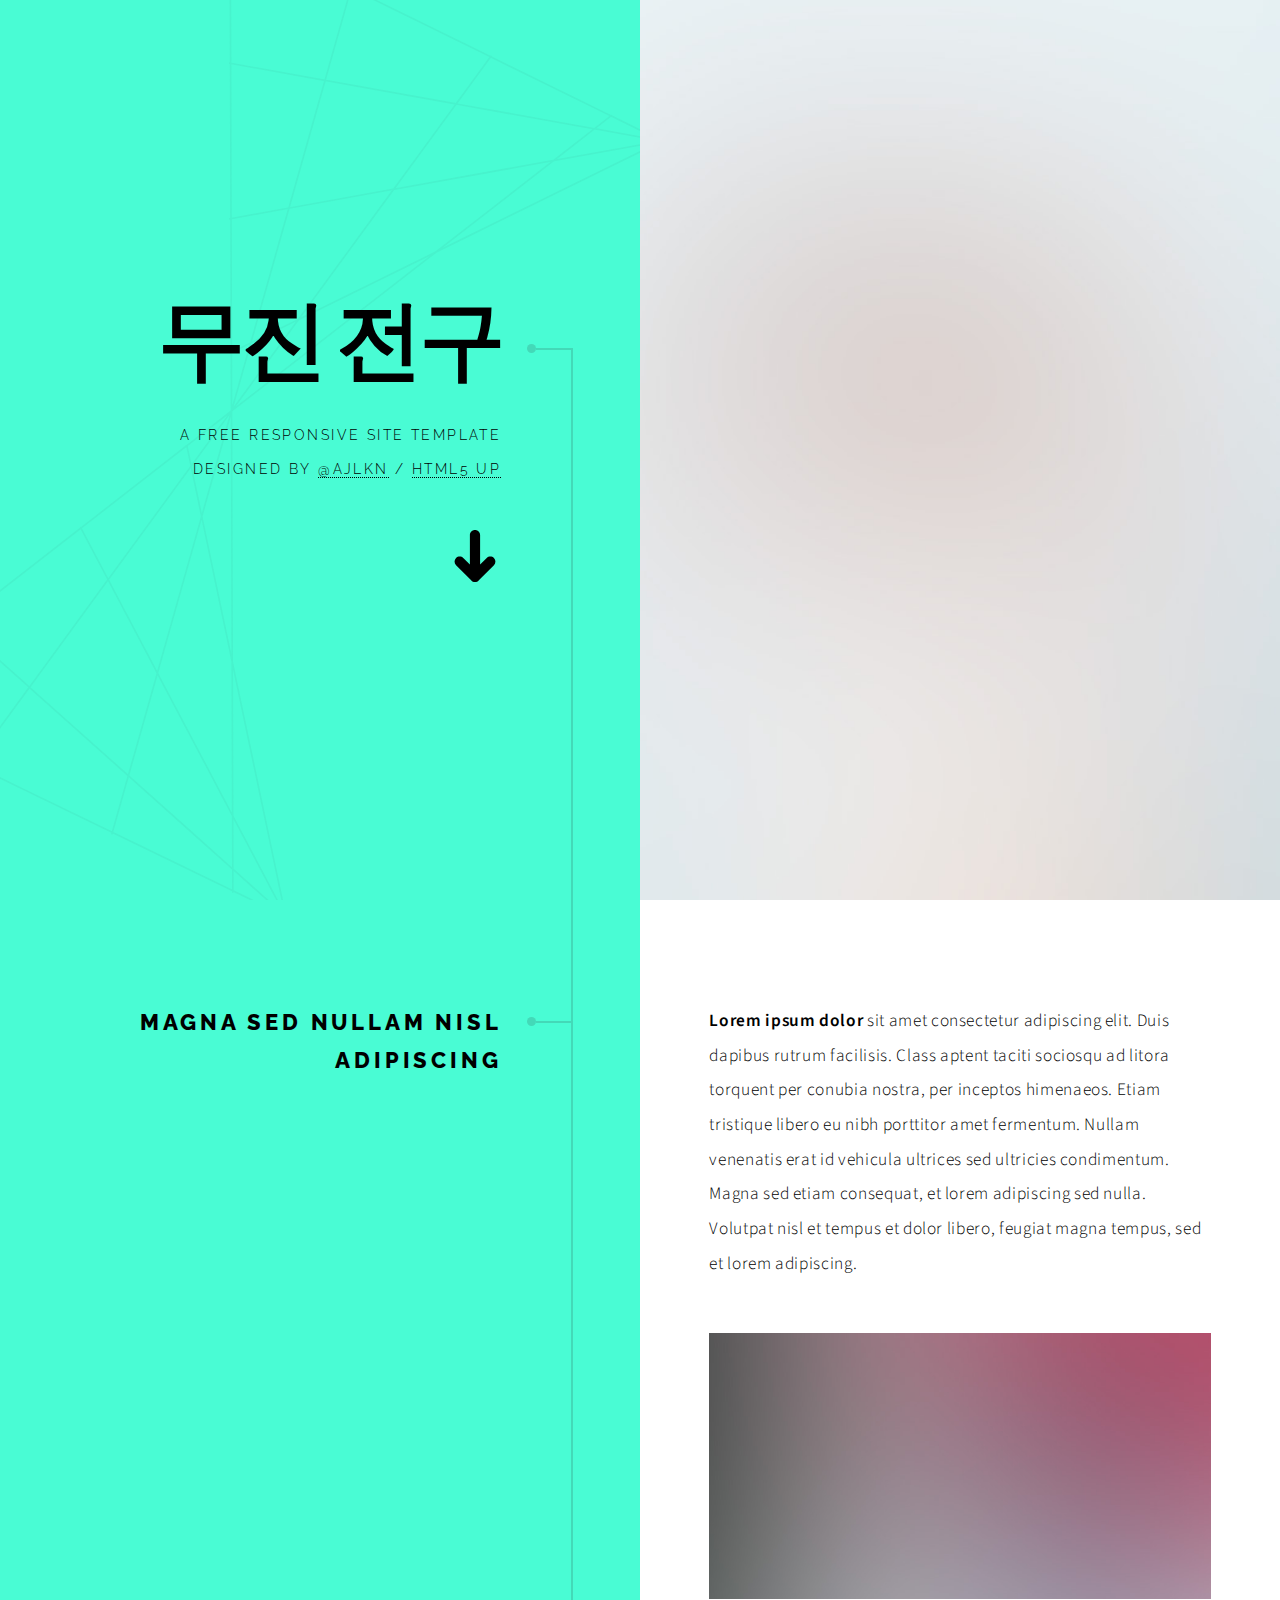
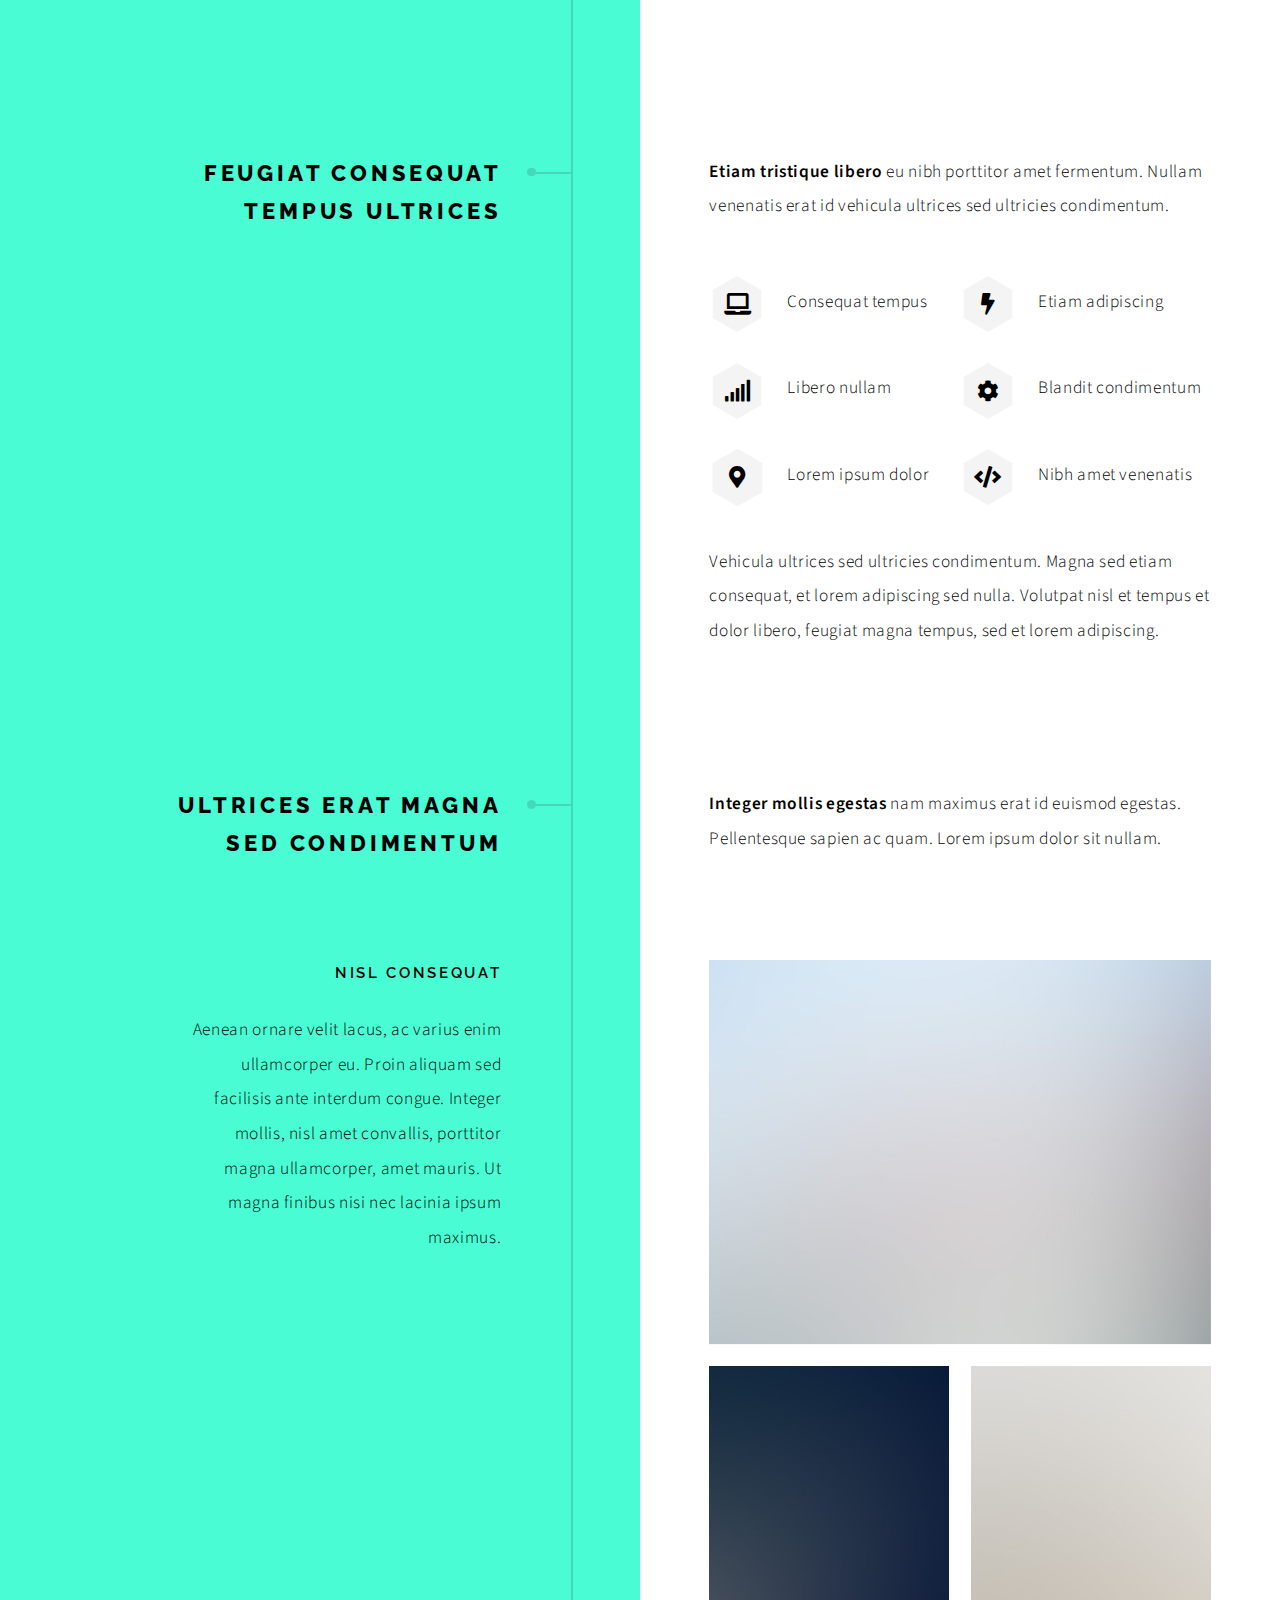
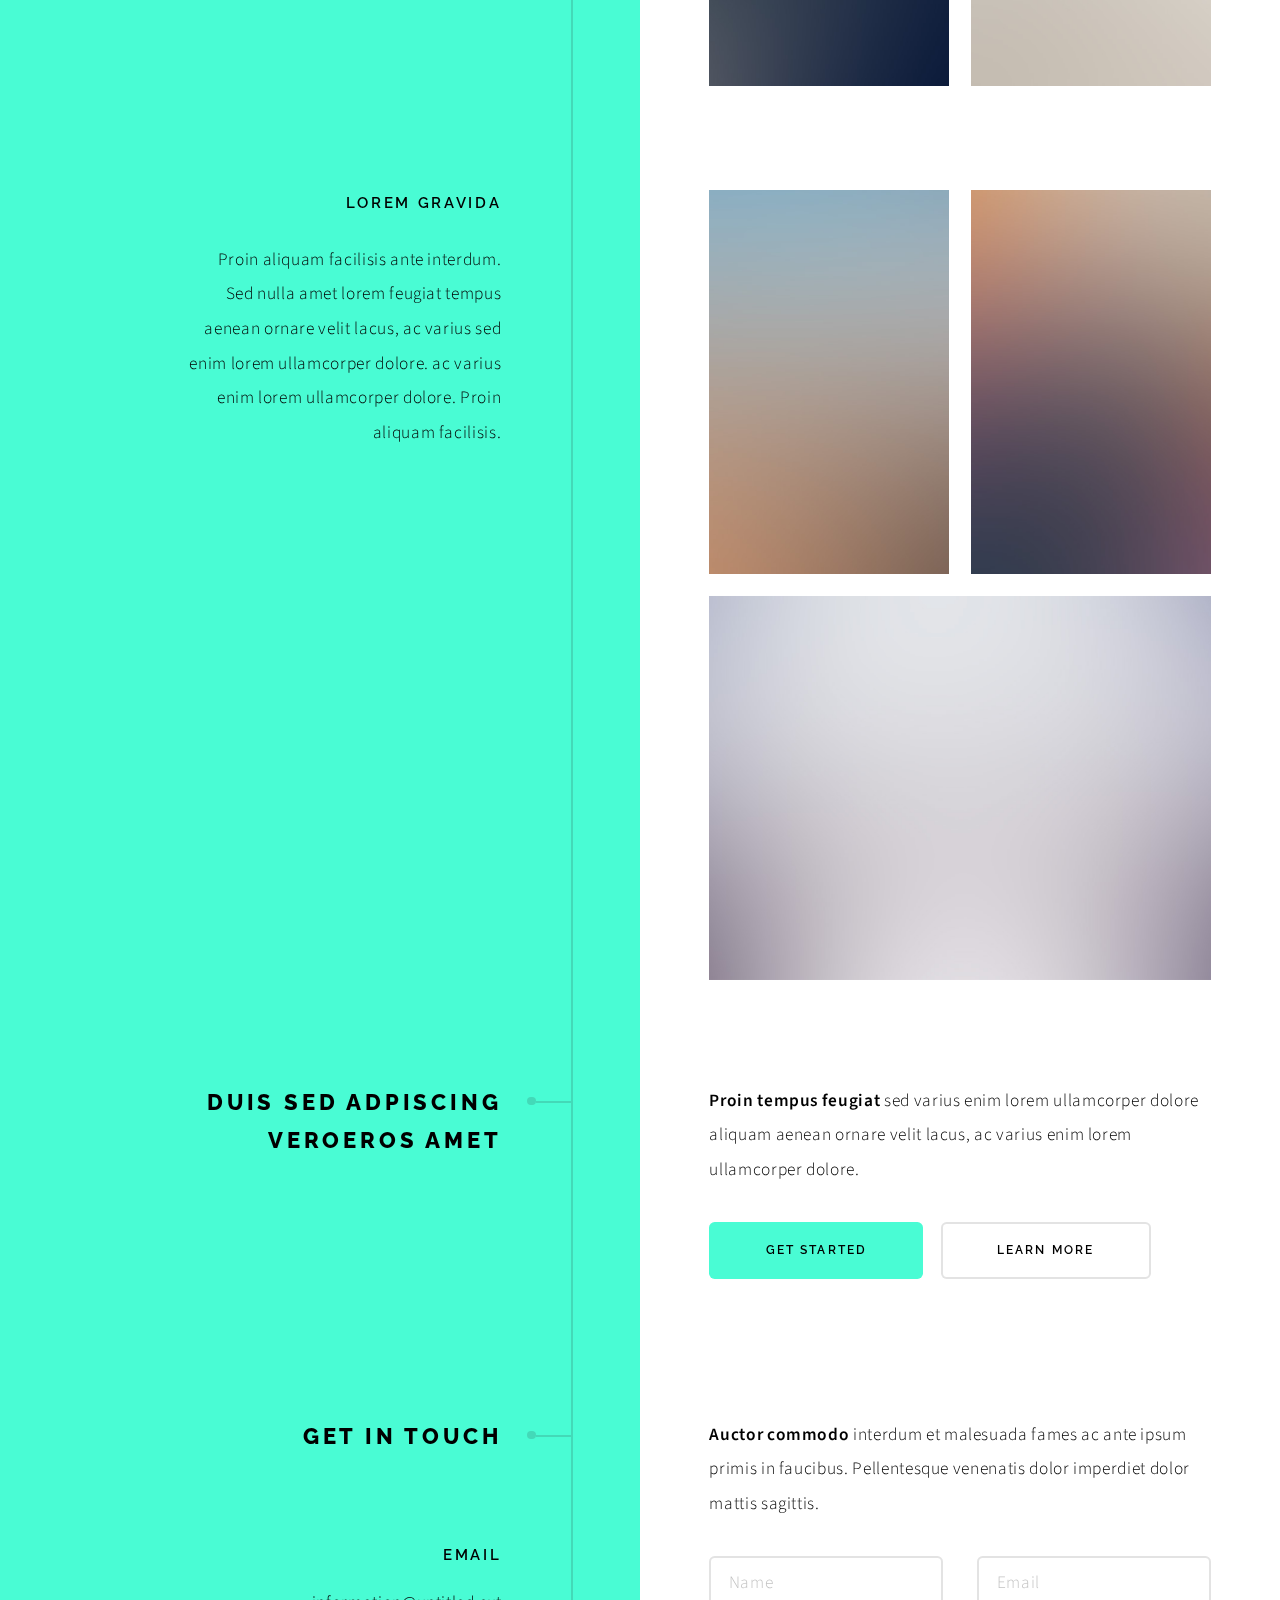
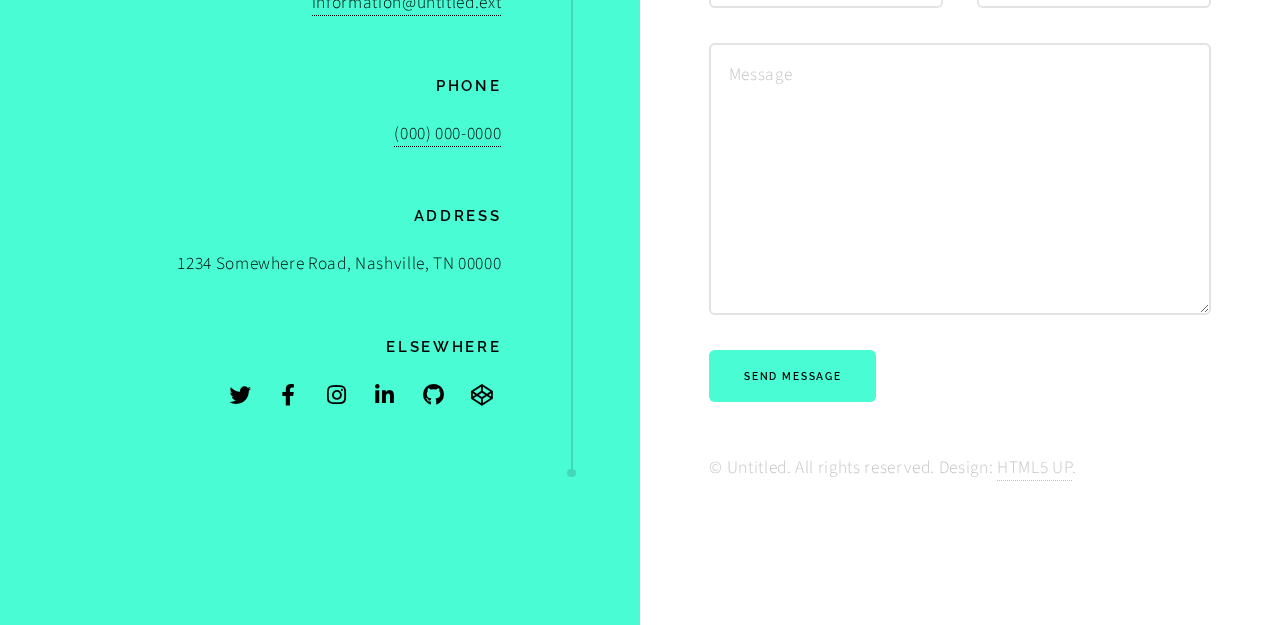
==== index.html @ 3ef73198 "add ad3" ====
<!DOCTYPE html>
<!--
	Paradigm Shift by HTML5 UP
	html5up.net | @ajlkn
	Free for personal and commercial use under the CCA 3.0 license (html5up.net/license)
-->
<html>
  <head>
    <title>Paradigm Shift by HTML5 UP</title>
    <meta charset="utf-8" />
    <meta
      name="viewport"
      content="width=device-width, initial-scale=1, user-scalable=no"
    />
    <meta name="description" content="" />
    <meta name="keywords" content="" />
    <link rel="stylesheet" href="assets/css/main.css" />
  </head>
  <body class="is-preload">
    <!-- Wrapper -->
    <div id="wrapper">
      <!-- Intro -->
      <section class="intro">
        <header>
          <h1>무진 전구</h1>
          <p>
            A free responsive site template designed by
            <a href="https://twitter.com/ajlkn">@ajlkn</a> /
            <a href="https://html5up.net">HTML5 UP</a>
          </p>
          <ul class="actions">
            <li>
              <a href="#first" class="arrow scrolly"
                ><span class="label">Next</span></a
              >
            </li>
          </ul>
        </header>
        <div class="content">
          <span class="image fill" data-position="center"
            ><img src="images/pic01.jpg" alt=""
          /></span>
        </div>
      </section>

      <!-- Section -->
      <section id="first">
        <header>
          <h2>Magna sed nullam nisl adipiscing</h2>
        </header>
        <div class="content">
          <p>
            <strong>Lorem ipsum dolor</strong> sit amet consectetur adipiscing
            elit. Duis dapibus rutrum facilisis. Class aptent taciti sociosqu ad
            litora torquent per conubia nostra, per inceptos himenaeos. Etiam
            tristique libero eu nibh porttitor amet fermentum. Nullam venenatis
            erat id vehicula ultrices sed ultricies condimentum. Magna sed etiam
            consequat, et lorem adipiscing sed nulla. Volutpat nisl et tempus et
            dolor libero, feugiat magna tempus, sed et lorem adipiscing.
          </p>
          <span class="image main"><img src="images/pic02.jpg" alt="" /></span>
        </div>
      </section>

      <!-- Section -->
      <section>
        <header>
          <h2>Feugiat consequat tempus ultrices</h2>
        </header>
        <div class="content">
          <p>
            <strong>Etiam tristique libero</strong> eu nibh porttitor amet
            fermentum. Nullam venenatis erat id vehicula ultrices sed ultricies
            condimentum.
          </p>
          <ul class="feature-icons">
            <li class="icon solid fa-laptop">Consequat tempus</li>
            <li class="icon solid fa-bolt">Etiam adipiscing</li>
            <li class="icon solid fa-signal">Libero nullam</li>
            <li class="icon solid fa-cog">Blandit condimentum</li>
            <li class="icon solid fa-map-marker-alt">Lorem ipsum dolor</li>
            <li class="icon solid fa-code">Nibh amet venenatis</li>
          </ul>
          <p>
            Vehicula ultrices sed ultricies condimentum. Magna sed etiam
            consequat, et lorem adipiscing sed nulla. Volutpat nisl et tempus et
            dolor libero, feugiat magna tempus, sed et lorem adipiscing.
          </p>
        </div>
      </section>

      <!-- Section -->
      <section>
        <header>
          <h2>Ultrices erat magna sed condimentum</h2>
        </header>
        <div class="content">
          <p>
            <strong>Integer mollis egestas</strong> nam maximus erat id euismod
            egestas. Pellentesque sapien ac quam. Lorem ipsum dolor sit nullam.
          </p>

          <!-- Section -->
          <section>
            <header>
              <h3>Nisl consequat</h3>
              <p>
                Aenean ornare velit lacus, ac varius enim ullamcorper eu. Proin
                aliquam sed facilisis ante interdum congue. Integer mollis, nisl
                amet convallis, porttitor magna ullamcorper, amet mauris. Ut
                magna finibus nisi nec lacinia ipsum maximus.
              </p>
            </header>
            <div class="content">
              <div class="gallery">
                <a href="images/gallery/fulls/05.jpg" class="landscape"
                  ><img src="images/gallery/thumbs/05.jpg" alt=""
                /></a>
                <a href="images/gallery/fulls/06.jpg"
                  ><img src="images/gallery/thumbs/06.jpg" alt=""
                /></a>
                <a href="images/gallery/fulls/07.jpg"
                  ><img src="images/gallery/thumbs/07.jpg" alt=""
                /></a>
              </div>
            </div>
          </section>

          <!-- Section -->
          <section>
            <header>
              <h3>Lorem gravida</h3>
              <p>
                Proin aliquam facilisis ante interdum. Sed nulla amet lorem
                feugiat tempus aenean ornare velit lacus, ac varius sed enim
                lorem ullamcorper dolore. ac varius enim lorem ullamcorper
                dolore. Proin aliquam facilisis.
              </p>
            </header>
            <div class="content">
              <div class="gallery">
                <a href="images/gallery/fulls/08.jpg" class="portrait"
                  ><img src="images/gallery/thumbs/08.jpg" alt=""
                /></a>
                <a href="images/gallery/fulls/09.jpg" class="portrait"
                  ><img src="images/gallery/thumbs/09.jpg" alt=""
                /></a>
                <a href="images/gallery/fulls/10.jpg" class="landscape"
                  ><img src="images/gallery/thumbs/10.jpg" alt=""
                /></a>
              </div>
            </div>
          </section>
        </div>
      </section>

      <!-- Section -->
      <section>
        <header>
          <h2>Duis sed adpiscing veroeros amet</h2>
        </header>
        <div class="content">
          <p>
            <strong>Proin tempus feugiat</strong> sed varius enim lorem
            ullamcorper dolore aliquam aenean ornare velit lacus, ac varius enim
            lorem ullamcorper dolore.
          </p>
          <ul class="actions">
            <li><a href="#" class="button primary large">Get Started</a></li>
            <li><a href="#" class="button large">Learn More</a></li>
          </ul>
        </div>
      </section>

      <!-- Elements -->
      <!--
					<section>
						<header>
							<h2>Elements</h2>
						</header>
						<div class="content">

							<section>
								<header>
									<h3>Text</h3>
								</header>
								<div class="content">
									<p>This is <b>bold</b> and this is <strong>strong</strong>. This is <i>italic</i> and this is <em>emphasized</em>.
									This is <sup>superscript</sup> text and this is <sub>subscript</sub> text.
									This is <u>underlined</u> and this is code: <code>for (;;) { ... }</code>. Finally, <a href="#">this is a link</a>.</p>
									<hr />
									<h2>Heading Level 2</h2>
									<h3>Heading Level 3</h3>
									<h4>Heading Level 4</h4>
									<h5>Heading Level 5</h5>
									<hr />
									<h5>Blockquote</h5>
									<blockquote>Fringilla nisl. Donec accumsan interdum nisi, quis tincidunt felis sagittis eget tempus euismod. Vestibulum ante ipsum primis in faucibus vestibulum. Blandit adipiscing eu felis iaculis volutpat ac adipiscing accumsan faucibus. Vestibulum ante ipsum primis in faucibus lorem ipsum dolor sit amet nullam adipiscing eu felis.</blockquote>
									<h5>Preformatted</h5>
									<pre><code>i = 0;

while (!deck.isInOrder()) {
  print 'Iteration ' + i;
  deck.shuffle();
  i++;
}

print 'Sorted in ' + i + ' iterations.';</code></pre>
								</div>
							</section>

							<section>
								<header>
									<h3>Lists</h3>
								</header>
								<div class="content">

									<h4>Unordered</h4>
									<ul>
										<li>Dolor pulvinar etiam.</li>
										<li>Sagittis adipiscing.</li>
										<li>Felis enim feugiat.</li>
									</ul>

									<h4>Alternate</h4>
									<ul class="alt">
										<li>Dolor pulvinar etiam.</li>
										<li>Sagittis adipiscing.</li>
										<li>Felis enim feugiat.</li>
									</ul>

									<h4>Ordered</h4>
									<ol>
										<li>Dolor pulvinar etiam.</li>
										<li>Etiam vel felis viverra.</li>
										<li>Felis enim feugiat.</li>
										<li>Dolor pulvinar etiam.</li>
										<li>Etiam vel felis lorem.</li>
										<li>Felis enim et feugiat.</li>
									</ol>
									<h4>Icons</h4>
									<ul class="icons">
										<li><a href="#" class="icon brands fa-twitter"><span class="label">Twitter</span></a></li>
										<li><a href="#" class="icon brands fa-facebook-f"><span class="label">Facebook</span></a></li>
										<li><a href="#" class="icon brands fa-instagram"><span class="label">Instagram</span></a></li>
										<li><a href="#" class="icon brands fa-github"><span class="label">Github</span></a></li>
									</ul>

									<h4>Actions</h4>
									<ul class="actions">
										<li><a href="#" class="button primary">Default</a></li>
										<li><a href="#" class="button">Default</a></li>
									</ul>
									<ul class="actions stacked">
										<li><a href="#" class="button primary">Default</a></li>
										<li><a href="#" class="button">Default</a></li>
									</ul>
								</div>
							</section>

							<section>
								<header>
									<h3>Table</h3>
								</header>
								<div class="content">
									<h4>Default</h4>
									<div class="table-wrapper">
										<table>
											<thead>
												<tr>
													<th>Name</th>
													<th>Description</th>
													<th>Price</th>
												</tr>
											</thead>
											<tbody>
												<tr>
													<td>Item One</td>
													<td>Ante turpis integer aliquet porttitor.</td>
													<td>29.99</td>
												</tr>
												<tr>
													<td>Item Two</td>
													<td>Vis ac commodo adipiscing arcu aliquet.</td>
													<td>19.99</td>
												</tr>
												<tr>
													<td>Item Three</td>
													<td> Morbi faucibus arcu accumsan lorem.</td>
													<td>29.99</td>
												</tr>
												<tr>
													<td>Item Four</td>
													<td>Vitae integer tempus condimentum.</td>
													<td>19.99</td>
												</tr>
												<tr>
													<td>Item Five</td>
													<td>Ante turpis integer aliquet porttitor.</td>
													<td>29.99</td>
												</tr>
											</tbody>
											<tfoot>
												<tr>
													<td colspan="2"></td>
													<td>100.00</td>
												</tr>
											</tfoot>
										</table>
									</div>

									<h4>Alternate</h4>
									<div class="table-wrapper">
										<table class="alt">
											<thead>
												<tr>
													<th>Name</th>
													<th>Description</th>
													<th>Price</th>
												</tr>
											</thead>
											<tbody>
												<tr>
													<td>Item One</td>
													<td>Ante turpis integer aliquet porttitor.</td>
													<td>29.99</td>
												</tr>
												<tr>
													<td>Item Two</td>
													<td>Vis ac commodo adipiscing arcu aliquet.</td>
													<td>19.99</td>
												</tr>
												<tr>
													<td>Item Three</td>
													<td> Morbi faucibus arcu accumsan lorem.</td>
													<td>29.99</td>
												</tr>
												<tr>
													<td>Item Four</td>
													<td>Vitae integer tempus condimentum.</td>
													<td>19.99</td>
												</tr>
												<tr>
													<td>Item Five</td>
													<td>Ante turpis integer aliquet porttitor.</td>
													<td>29.99</td>
												</tr>
											</tbody>
											<tfoot>
												<tr>
													<td colspan="2"></td>
													<td>100.00</td>
												</tr>
											</tfoot>
										</table>
									</div>
								</div>
							</section>

							<section>
								<header>
									<h3>Buttons</h3>
								</header>
								<div class="content">
									<ul class="actions">
										<li><a href="#" class="button primary">Primary</a></li>
										<li><a href="#" class="button">Default</a></li>
									</ul>
									<ul class="actions">
										<li><a href="#" class="button large">Large</a></li>
										<li><a href="#" class="button">Default</a></li>
										<li><a href="#" class="button small">Small</a></li>
									</ul>
									<ul class="actions">
										<li><a href="#" class="button primary icon solid fa-download">Icon</a></li>
										<li><a href="#" class="button icon solid fa-download">Icon</a></li>
									</ul>
									<ul class="actions">
										<li><span class="button primary disabled">Disabled</span></li>
										<li><span class="button disabled">Disabled</span></li>
									</ul>
								</div>
							</section>

							<section>
								<header>
									<h3>Form</h3>
								</header>
								<div class="content">
									<form method="post" action="#">
										<div class="fields">
											<div class="field half">
												<label for="demo-name">Name</label>
												<input type="text" name="demo-name" id="demo-name" value="" placeholder="Jane Doe" />
											</div>
											<div class="field half">
												<label for="demo-email">Email</label>
												<input type="email" name="demo-email" id="demo-email" value="" placeholder="jane@untitled.tld" />
											</div>
											<div class="field">
												<label for="demo-category">Category</label>
												<select name="demo-category" id="demo-category">
													<option value="">-</option>
													<option value="1">Manufacturing</option>
													<option value="1">Shipping</option>
													<option value="1">Administration</option>
													<option value="1">Human Resources</option>
												</select>
											</div>
											<div class="field half">
												<input type="radio" id="demo-priority-low" name="demo-priority" checked>
												<label for="demo-priority-low">Low</label>
											</div>
											<div class="field half">
												<input type="radio" id="demo-priority-high" name="demo-priority">
												<label for="demo-priority-high">High</label>
											</div>
											<div class="field half">
												<input type="checkbox" id="demo-copy" name="demo-copy">
												<label for="demo-copy">Email me a copy</label>
											</div>
											<div class="field half">
												<input type="checkbox" id="demo-human" name="demo-human" checked>
												<label for="demo-human">Not a robot</label>
											</div>
											<div class="field">
												<label for="demo-message">Message</label>
												<textarea name="demo-message" id="demo-message" placeholder="Enter your message" rows="6"></textarea>
											</div>
										</div>
										<ul class="actions">
											<li><input type="submit" value="Send Message" class="primary" /></li>
											<li><input type="reset" value="Reset" /></li>
										</ul>
									</form>
								</div>
							</section>

						</div>
					</section>
				-->

      <!-- Section -->
      <section>
        <header>
          <h2>Get in touch</h2>
        </header>
        <div class="content">
          <p>
            <strong>Auctor commodo</strong> interdum et malesuada fames ac ante
            ipsum primis in faucibus. Pellentesque venenatis dolor imperdiet
            dolor mattis sagittis.
          </p>
          <form>
            <div class="fields">
              <div class="field half">
                <input type="text" name="name" id="name" placeholder="Name" />
              </div>
              <div class="field half">
                <input
                  type="email"
                  name="email"
                  id="email"
                  placeholder="Email"
                />
              </div>
              <div class="field">
                <textarea
                  name="message"
                  id="message"
                  placeholder="Message"
                  rows="7"
                ></textarea>
              </div>
            </div>
            <ul class="actions">
              <li>
                <input
                  type="submit"
                  value="Send Message"
                  class="button primary"
                />
              </li>
            </ul>
          </form>
        </div>
        <footer>
          <ul class="items">
            <li>
              <h3>Email</h3>
              <a href="./ad2/index2.html">information@untitled.ext</a>
            </li>
            <li>
              <h3>Phone</h3>
              <a href="#">(000) 000-0000</a>
            </li>
            <li>
              <h3>Address</h3>
              <span>1234 Somewhere Road, Nashville, TN 00000</span>
            </li>
            <li>
              <h3>Elsewhere</h3>
              <ul class="icons">
                <li>
                  <a href="#" class="icon brands fa-twitter"
                    ><span class="label">Twitter</span></a
                  >
                </li>
                <li>
                  <a href="#" class="icon brands fa-facebook-f"
                    ><span class="label">Facebook</span></a
                  >
                </li>
                <li>
                  <a href="#" class="icon brands fa-instagram"
                    ><span class="label">Instagram</span></a
                  >
                </li>
                <li>
                  <a href="#" class="icon brands fa-linkedin-in"
                    ><span class="label">LinkedIn</span></a
                  >
                </li>
                <li>
                  <a href="#" class="icon brands fa-github"
                    ><span class="label">GitHub</span></a
                  >
                </li>
                <li>
                  <a href="#" class="icon brands fa-codepen"
                    ><span class="label">Codepen</span></a
                  >
                </li>
              </ul>
            </li>
          </ul>
        </footer>
      </section>

      <!-- Copyright -->
      <div class="copyright">
        &copy; Untitled. All rights reserved. Design:
        <a href="https://html5up.net">HTML5 UP</a>.
      </div>
    </div>

    <!-- Scripts -->
    <script src="assets/js/jquery.min.js"></script>
    <script src="assets/js/jquery.scrolly.min.js"></script>
    <script src="assets/js/browser.min.js"></script>
    <script src="assets/js/breakpoints.min.js"></script>
    <script src="assets/js/util.js"></script>
    <script src="assets/js/main.js"></script>
  </body>
</html>
---- assets/css/main.css ----
@import url(fontawesome-all.min.css);
@import url("https://fonts.googleapis.com/css?family=Source+Sans+Pro:300,600,700,300i,600i,700i|Raleway:600,800");

/*
	Paradigm Shift by HTML5 UP
	html5up.net | @ajlkn
	Free for personal and commercial use under the CCA 3.0 license (html5up.net/license)
*/

html, body, div, span, applet, object,
iframe, h1, h2, h3, h4, h5, h6, p, blockquote,
pre, a, abbr, acronym, address, big, cite,
code, del, dfn, em, img, ins, kbd, q, s, samp,
small, strike, strong, sub, sup, tt, var, b,
u, i, center, dl, dt, dd, ol, ul, li, fieldset,
form, label, legend, table, caption, tbody,
tfoot, thead, tr, th, td, article, aside,
canvas, details, embed, figure, figcaption,
footer, header, hgroup, menu, nav, output, ruby,
section, summary, time, mark, audio, video {
	margin: 0;
	padding: 0;
	border: 0;
	font-size: 100%;
	font: inherit;
	vertical-align: baseline;}

article, aside, details, figcaption, figure,
footer, header, hgroup, menu, nav, section {
	display: block;}

body {
	line-height: 1;
}

ol, ul {
	list-style: none;
}

blockquote, q {
	quotes: none;
}

	blockquote:before, blockquote:after, q:before, q:after {
		content: '';
		content: none;
	}

table {
	border-collapse: collapse;
	border-spacing: 0;
}

body {
	-webkit-text-size-adjust: none;
}

mark {
	background-color: transparent;
	color: inherit;
}

input::-moz-focus-inner {
	border: 0;
	padding: 0;
}

input, select, textarea {
	-moz-appearance: none;
	-webkit-appearance: none;
	-ms-appearance: none;
	appearance: none;
}

/* Basic */

	@-ms-viewport {
		width: device-width;
	}

	body {
		-ms-overflow-style: scrollbar;
	}

	@media screen and (max-width: 480px) {

		html, body {
			min-width: 320px;
		}

	}

	html {
		box-sizing: border-box;
	}

	*, *:before, *:after {
		box-sizing: inherit;
	}

	html {
		overflow-x: hidden;
	}

	body {
		background: #ffffff;
		overflow-x: hidden;
	}

		body.is-preload *, body.is-preload *:before, body.is-preload *:after {
			-moz-animation: none !important;
			-webkit-animation: none !important;
			-ms-animation: none !important;
			animation: none !important;
			-moz-transition: none !important;
			-webkit-transition: none !important;
			-ms-transition: none !important;
			transition: none !important;
		}

/* Typography */

	html {
		font-size: 18pt;
	}

		@media screen and (max-width: 1920px) {

			html {
				font-size: 13pt;
			}

		}

		@media screen and (max-width: 1152px) {

			html {
				font-size: 14pt;
			}

		}

		@media screen and (max-width: 736px) {

			html {
				font-size: 12pt;
			}

		}

		@media screen and (max-width: 480px) {

			html {
				font-size: 11pt;
			}

		}

	body {
		background-color: #ffffff;
		color: #000000;
	}

	body, input, select, textarea {
		color: #000000;
		font-family: "Source Sans Pro", Helvetica, sans-serif;
		font-size: 1rem;
		font-weight: 300;
		letter-spacing: 0.0375em;
		line-height: 2;
	}

	a {
		-moz-transition: border-bottom-color 0.25s ease-in-out;
		-webkit-transition: border-bottom-color 0.25s ease-in-out;
		-ms-transition: border-bottom-color 0.25s ease-in-out;
		transition: border-bottom-color 0.25s ease-in-out;
		text-decoration: none;
		color: #000000;
		border-bottom: dotted 1px;
	}

		a:hover {
			text-decoration: none;
			border-bottom-color: transparent;
		}

	strong, b {
		font-weight: 600;
		color: #000000;
	}

	em, i {
		font-style: italic;
	}

	p {
		margin: 0 0 2rem 0;
	}

	h1, h2, h3, h4, h5, h6 {
		color: #000000;
		font-family: "Raleway", Helvetica, sans-serif;
		font-weight: 600;
		letter-spacing: 0.175em;
		line-height: 1.75;
		margin: 0 0 1.5rem 0;
		text-transform: uppercase;
	}

		h1 a, h2 a, h3 a, h4 a, h5 a, h6 a {
			color: inherit;
			text-decoration: none;
		}

	h1 {
		font-family: "Source Sans Pro", Helvetica, sans-serif;
		font-size: 5rem;
		font-weight: 700;
		letter-spacing: -0.05em;
		line-height: 1.1;
		margin: 0 0 1.5rem 0;
		text-transform: none;
	}

	h2 {
		font-size: 1.25rem;
		font-weight: 800;
		margin: 0 0 2rem 0;
	}

	h3 {
		font-size: 0.875rem;
	}

	h4 {
		font-size: 0.875rem;
	}

	h5 {
		font-size: 0.75rem;
	}

	h6 {
		font-size: 0.625rem;
	}

	@media screen and (max-width: 736px) {

		h1 {
			font-size: 4.5rem;
			line-height: 1.1;
		}

		h2 {
			font-size: 1.25rem;
			line-height: 1.7;
		}

		h3 {
			font-size: 0.9rem;
		}

		h4 {
			font-size: 0.75rem;
		}

		h5 {
			font-size: 0.675rem;
		}

	}

	@media screen and (max-width: 360px) {

		h1 {
			font-size: 3.75rem;
		}

		h2 {
			font-size: 1.125rem;
		}

		h3 {
			font-size: 0.8rem;
		}

		h4 {
			font-size: 0.675rem;
		}

		h5 {
			font-size: 0.675rem;
		}

	}

	sub {
		font-size: 0.8rem;
		position: relative;
		top: 0.5rem;
	}

	sup {
		font-size: 0.8rem;
		position: relative;
		top: -0.5rem;
	}

	blockquote {
		border-left: solid 0.5rem rgba(144, 144, 144, 0.25);
		font-style: italic;
		margin: 0 0 2rem 0;
		padding: 1rem 0 1rem 2rem;
	}

	code {
		background: rgba(144, 144, 144, 0.1);
		border-radius: 0.325rem;
		font-family: "Courier New", monospace;
		font-size: 0.9rem;
		margin: 0 0.25rem;
		padding: 0.25rem 0.65rem;
	}

	pre {
		-webkit-overflow-scrolling: touch;
		font-family: "Courier New", monospace;
		font-size: 0.9rem;
		margin: 0 0 2rem 0;
		width: 100%;
	}

		pre code {
			display: block;
			line-height: 1.75;
			padding: 1rem 1.5rem;
			overflow-x: auto;
		}

	hr {
		border: 0;
		border-bottom: solid 2px rgba(144, 144, 144, 0.25);
		margin: 3rem 0;
	}

		hr.major {
			margin: 5rem 0;
		}

		@media screen and (max-width: 736px) {

			hr.major {
				margin: 3rem 0;
			}

		}

/* Row */

	.row {
		display: flex;
		flex-wrap: wrap;
		box-sizing: border-box;
		align-items: stretch;
	}

		.row > * {
			box-sizing: border-box;
		}

		.row.gtr-uniform > * > :last-child {
			margin-bottom: 0;
		}

		.row.aln-left {
			justify-content: flex-start;
		}

		.row.aln-center {
			justify-content: center;
		}

		.row.aln-right {
			justify-content: flex-end;
		}

		.row.aln-top {
			align-items: flex-start;
		}

		.row.aln-middle {
			align-items: center;
		}

		.row.aln-bottom {
			align-items: flex-end;
		}

		.row > .imp {
			order: -1;
		}

		.row > .col-1 {
			width: 8.33333%;
		}

		.row > .off-1 {
			margin-left: 8.33333%;
		}

		.row > .col-2 {
			width: 16.66667%;
		}

		.row > .off-2 {
			margin-left: 16.66667%;
		}

		.row > .col-3 {
			width: 25%;
		}

		.row > .off-3 {
			margin-left: 25%;
		}

		.row > .col-4 {
			width: 33.33333%;
		}

		.row > .off-4 {
			margin-left: 33.33333%;
		}

		.row > .col-5 {
			width: 41.66667%;
		}

		.row > .off-5 {
			margin-left: 41.66667%;
		}

		.row > .col-6 {
			width: 50%;
		}

		.row > .off-6 {
			margin-left: 50%;
		}

		.row > .col-7 {
			width: 58.33333%;
		}

		.row > .off-7 {
			margin-left: 58.33333%;
		}

		.row > .col-8 {
			width: 66.66667%;
		}

		.row > .off-8 {
			margin-left: 66.66667%;
		}

		.row > .col-9 {
			width: 75%;
		}

		.row > .off-9 {
			margin-left: 75%;
		}

		.row > .col-10 {
			width: 83.33333%;
		}

		.row > .off-10 {
			margin-left: 83.33333%;
		}

		.row > .col-11 {
			width: 91.66667%;
		}

		.row > .off-11 {
			margin-left: 91.66667%;
		}

		.row > .col-12 {
			width: 100%;
		}

		.row > .off-12 {
			margin-left: 100%;
		}

		.row.gtr-0 {
			margin-top: 0;
			margin-left: 0rem;
		}

			.row.gtr-0 > * {
				padding: 0 0 0 0rem;
			}

			.row.gtr-0.gtr-uniform {
				margin-top: 0rem;
			}

				.row.gtr-0.gtr-uniform > * {
					padding-top: 0rem;
				}

		.row.gtr-25 {
			margin-top: 0;
			margin-left: -0.5rem;
		}

			.row.gtr-25 > * {
				padding: 0 0 0 0.5rem;
			}

			.row.gtr-25.gtr-uniform {
				margin-top: -0.5rem;
			}

				.row.gtr-25.gtr-uniform > * {
					padding-top: 0.5rem;
				}

		.row.gtr-50 {
			margin-top: 0;
			margin-left: -1rem;
		}

			.row.gtr-50 > * {
				padding: 0 0 0 1rem;
			}

			.row.gtr-50.gtr-uniform {
				margin-top: -1rem;
			}

				.row.gtr-50.gtr-uniform > * {
					padding-top: 1rem;
				}

		.row {
			margin-top: 0;
			margin-left: -2rem;
		}

			.row > * {
				padding: 0 0 0 2rem;
			}

			.row.gtr-uniform {
				margin-top: -2rem;
			}

				.row.gtr-uniform > * {
					padding-top: 2rem;
				}

		.row.gtr-150 {
			margin-top: 0;
			margin-left: -3rem;
		}

			.row.gtr-150 > * {
				padding: 0 0 0 3rem;
			}

			.row.gtr-150.gtr-uniform {
				margin-top: -3rem;
			}

				.row.gtr-150.gtr-uniform > * {
					padding-top: 3rem;
				}

		.row.gtr-200 {
			margin-top: 0;
			margin-left: -4rem;
		}

			.row.gtr-200 > * {
				padding: 0 0 0 4rem;
			}

			.row.gtr-200.gtr-uniform {
				margin-top: -4rem;
			}

				.row.gtr-200.gtr-uniform > * {
					padding-top: 4rem;
				}

		@media screen and (max-width: 1920px) {

			.row {
				display: flex;
				flex-wrap: wrap;
				box-sizing: border-box;
				align-items: stretch;
			}

				.row > * {
					box-sizing: border-box;
				}

				.row.gtr-uniform > * > :last-child {
					margin-bottom: 0;
				}

				.row.aln-left {
					justify-content: flex-start;
				}

				.row.aln-center {
					justify-content: center;
				}

				.row.aln-right {
					justify-content: flex-end;
				}

				.row.aln-top {
					align-items: flex-start;
				}

				.row.aln-middle {
					align-items: center;
				}

				.row.aln-bottom {
					align-items: flex-end;
				}

				.row > .imp-xlarge {
					order: -1;
				}

				.row > .col-1-xlarge {
					width: 8.33333%;
				}

				.row > .off-1-xlarge {
					margin-left: 8.33333%;
				}

				.row > .col-2-xlarge {
					width: 16.66667%;
				}

				.row > .off-2-xlarge {
					margin-left: 16.66667%;
				}

				.row > .col-3-xlarge {
					width: 25%;
				}

				.row > .off-3-xlarge {
					margin-left: 25%;
				}

				.row > .col-4-xlarge {
					width: 33.33333%;
				}

				.row > .off-4-xlarge {
					margin-left: 33.33333%;
				}

				.row > .col-5-xlarge {
					width: 41.66667%;
				}

				.row > .off-5-xlarge {
					margin-left: 41.66667%;
				}

				.row > .col-6-xlarge {
					width: 50%;
				}

				.row > .off-6-xlarge {
					margin-left: 50%;
				}

				.row > .col-7-xlarge {
					width: 58.33333%;
				}

				.row > .off-7-xlarge {
					margin-left: 58.33333%;
				}

				.row > .col-8-xlarge {
					width: 66.66667%;
				}

				.row > .off-8-xlarge {
					margin-left: 66.66667%;
				}

				.row > .col-9-xlarge {
					width: 75%;
				}

				.row > .off-9-xlarge {
					margin-left: 75%;
				}

				.row > .col-10-xlarge {
					width: 83.33333%;
				}

				.row > .off-10-xlarge {
					margin-left: 83.33333%;
				}

				.row > .col-11-xlarge {
					width: 91.66667%;
				}

				.row > .off-11-xlarge {
					margin-left: 91.66667%;
				}

				.row > .col-12-xlarge {
					width: 100%;
				}

				.row > .off-12-xlarge {
					margin-left: 100%;
				}

				.row.gtr-0 {
					margin-top: 0;
					margin-left: 0rem;
				}

					.row.gtr-0 > * {
						padding: 0 0 0 0rem;
					}

					.row.gtr-0.gtr-uniform {
						margin-top: 0rem;
					}

						.row.gtr-0.gtr-uniform > * {
							padding-top: 0rem;
						}

				.row.gtr-25 {
					margin-top: 0;
					margin-left: -0.5rem;
				}

					.row.gtr-25 > * {
						padding: 0 0 0 0.5rem;
					}

					.row.gtr-25.gtr-uniform {
						margin-top: -0.5rem;
					}

						.row.gtr-25.gtr-uniform > * {
							padding-top: 0.5rem;
						}

				.row.gtr-50 {
					margin-top: 0;
					margin-left: -1rem;
				}

					.row.gtr-50 > * {
						padding: 0 0 0 1rem;
					}

					.row.gtr-50.gtr-uniform {
						margin-top: -1rem;
					}

						.row.gtr-50.gtr-uniform > * {
							padding-top: 1rem;
						}

				.row {
					margin-top: 0;
					margin-left: -2rem;
				}

					.row > * {
						padding: 0 0 0 2rem;
					}

					.row.gtr-uniform {
						margin-top: -2rem;
					}

						.row.gtr-uniform > * {
							padding-top: 2rem;
						}

				.row.gtr-150 {
					margin-top: 0;
					margin-left: -3rem;
				}

					.row.gtr-150 > * {
						padding: 0 0 0 3rem;
					}

					.row.gtr-150.gtr-uniform {
						margin-top: -3rem;
					}

						.row.gtr-150.gtr-uniform > * {
							padding-top: 3rem;
						}

				.row.gtr-200 {
					margin-top: 0;
					margin-left: -4rem;
				}

					.row.gtr-200 > * {
						padding: 0 0 0 4rem;
					}

					.row.gtr-200.gtr-uniform {
						margin-top: -4rem;
					}

						.row.gtr-200.gtr-uniform > * {
							padding-top: 4rem;
						}

		}

		@media screen and (max-width: 1280px) {

			.row {
				display: flex;
				flex-wrap: wrap;
				box-sizing: border-box;
				align-items: stretch;
			}

				.row > * {
					box-sizing: border-box;
				}

				.row.gtr-uniform > * > :last-child {
					margin-bottom: 0;
				}

				.row.aln-left {
					justify-content: flex-start;
				}

				.row.aln-center {
					justify-content: center;
				}

				.row.aln-right {
					justify-content: flex-end;
				}

				.row.aln-top {
					align-items: flex-start;
				}

				.row.aln-middle {
					align-items: center;
				}

				.row.aln-bottom {
					align-items: flex-end;
				}

				.row > .imp-large {
					order: -1;
				}

				.row > .col-1-large {
					width: 8.33333%;
				}

				.row > .off-1-large {
					margin-left: 8.33333%;
				}

				.row > .col-2-large {
					width: 16.66667%;
				}

				.row > .off-2-large {
					margin-left: 16.66667%;
				}

				.row > .col-3-large {
					width: 25%;
				}

				.row > .off-3-large {
					margin-left: 25%;
				}

				.row > .col-4-large {
					width: 33.33333%;
				}

				.row > .off-4-large {
					margin-left: 33.33333%;
				}

				.row > .col-5-large {
					width: 41.66667%;
				}

				.row > .off-5-large {
					margin-left: 41.66667%;
				}

				.row > .col-6-large {
					width: 50%;
				}

				.row > .off-6-large {
					margin-left: 50%;
				}

				.row > .col-7-large {
					width: 58.33333%;
				}

				.row > .off-7-large {
					margin-left: 58.33333%;
				}

				.row > .col-8-large {
					width: 66.66667%;
				}

				.row > .off-8-large {
					margin-left: 66.66667%;
				}

				.row > .col-9-large {
					width: 75%;
				}

				.row > .off-9-large {
					margin-left: 75%;
				}

				.row > .col-10-large {
					width: 83.33333%;
				}

				.row > .off-10-large {
					margin-left: 83.33333%;
				}

				.row > .col-11-large {
					width: 91.66667%;
				}

				.row > .off-11-large {
					margin-left: 91.66667%;
				}

				.row > .col-12-large {
					width: 100%;
				}

				.row > .off-12-large {
					margin-left: 100%;
				}

				.row.gtr-0 {
					margin-top: 0;
					margin-left: 0rem;
				}

					.row.gtr-0 > * {
						padding: 0 0 0 0rem;
					}

					.row.gtr-0.gtr-uniform {
						margin-top: 0rem;
					}

						.row.gtr-0.gtr-uniform > * {
							padding-top: 0rem;
						}

				.row.gtr-25 {
					margin-top: 0;
					margin-left: -0.375rem;
				}

					.row.gtr-25 > * {
						padding: 0 0 0 0.375rem;
					}

					.row.gtr-25.gtr-uniform {
						margin-top: -0.375rem;
					}

						.row.gtr-25.gtr-uniform > * {
							padding-top: 0.375rem;
						}

				.row.gtr-50 {
					margin-top: 0;
					margin-left: -0.75rem;
				}

					.row.gtr-50 > * {
						padding: 0 0 0 0.75rem;
					}

					.row.gtr-50.gtr-uniform {
						margin-top: -0.75rem;
					}

						.row.gtr-50.gtr-uniform > * {
							padding-top: 0.75rem;
						}

				.row {
					margin-top: 0;
					margin-left: -1.5rem;
				}

					.row > * {
						padding: 0 0 0 1.5rem;
					}

					.row.gtr-uniform {
						margin-top: -1.5rem;
					}

						.row.gtr-uniform > * {
							padding-top: 1.5rem;
						}

				.row.gtr-150 {
					margin-top: 0;
					margin-left: -2.25rem;
				}

					.row.gtr-150 > * {
						padding: 0 0 0 2.25rem;
					}

					.row.gtr-150.gtr-uniform {
						margin-top: -2.25rem;
					}

						.row.gtr-150.gtr-uniform > * {
							padding-top: 2.25rem;
						}

				.row.gtr-200 {
					margin-top: 0;
					margin-left: -3rem;
				}

					.row.gtr-200 > * {
						padding: 0 0 0 3rem;
					}

					.row.gtr-200.gtr-uniform {
						margin-top: -3rem;
					}

						.row.gtr-200.gtr-uniform > * {
							padding-top: 3rem;
						}

		}

		@media screen and (max-width: 1152px) {

			.row {
				display: flex;
				flex-wrap: wrap;
				box-sizing: border-box;
				align-items: stretch;
			}

				.row > * {
					box-sizing: border-box;
				}

				.row.gtr-uniform > * > :last-child {
					margin-bottom: 0;
				}

				.row.aln-left {
					justify-content: flex-start;
				}

				.row.aln-center {
					justify-content: center;
				}

				.row.aln-right {
					justify-content: flex-end;
				}

				.row.aln-top {
					align-items: flex-start;
				}

				.row.aln-middle {
					align-items: center;
				}

				.row.aln-bottom {
					align-items: flex-end;
				}

				.row > .imp-medium {
					order: -1;
				}

				.row > .col-1-medium {
					width: 8.33333%;
				}

				.row > .off-1-medium {
					margin-left: 8.33333%;
				}

				.row > .col-2-medium {
					width: 16.66667%;
				}

				.row > .off-2-medium {
					margin-left: 16.66667%;
				}

				.row > .col-3-medium {
					width: 25%;
				}

				.row > .off-3-medium {
					margin-left: 25%;
				}

				.row > .col-4-medium {
					width: 33.33333%;
				}

				.row > .off-4-medium {
					margin-left: 33.33333%;
				}

				.row > .col-5-medium {
					width: 41.66667%;
				}

				.row > .off-5-medium {
					margin-left: 41.66667%;
				}

				.row > .col-6-medium {
					width: 50%;
				}

				.row > .off-6-medium {
					margin-left: 50%;
				}

				.row > .col-7-medium {
					width: 58.33333%;
				}

				.row > .off-7-medium {
					margin-left: 58.33333%;
				}

				.row > .col-8-medium {
					width: 66.66667%;
				}

				.row > .off-8-medium {
					margin-left: 66.66667%;
				}

				.row > .col-9-medium {
					width: 75%;
				}

				.row > .off-9-medium {
					margin-left: 75%;
				}

				.row > .col-10-medium {
					width: 83.33333%;
				}

				.row > .off-10-medium {
					margin-left: 83.33333%;
				}

				.row > .col-11-medium {
					width: 91.66667%;
				}

				.row > .off-11-medium {
					margin-left: 91.66667%;
				}

				.row > .col-12-medium {
					width: 100%;
				}

				.row > .off-12-medium {
					margin-left: 100%;
				}

				.row.gtr-0 {
					margin-top: 0;
					margin-left: 0rem;
				}

					.row.gtr-0 > * {
						padding: 0 0 0 0rem;
					}

					.row.gtr-0.gtr-uniform {
						margin-top: 0rem;
					}

						.row.gtr-0.gtr-uniform > * {
							padding-top: 0rem;
						}

				.row.gtr-25 {
					margin-top: 0;
					margin-left: -0.375rem;
				}

					.row.gtr-25 > * {
						padding: 0 0 0 0.375rem;
					}

					.row.gtr-25.gtr-uniform {
						margin-top: -0.375rem;
					}

						.row.gtr-25.gtr-uniform > * {
							padding-top: 0.375rem;
						}

				.row.gtr-50 {
					margin-top: 0;
					margin-left: -0.75rem;
				}

					.row.gtr-50 > * {
						padding: 0 0 0 0.75rem;
					}

					.row.gtr-50.gtr-uniform {
						margin-top: -0.75rem;
					}

						.row.gtr-50.gtr-uniform > * {
							padding-top: 0.75rem;
						}

				.row {
					margin-top: 0;
					margin-left: -1.5rem;
				}

					.row > * {
						padding: 0 0 0 1.5rem;
					}

					.row.gtr-uniform {
						margin-top: -1.5rem;
					}

						.row.gtr-uniform > * {
							padding-top: 1.5rem;
						}

				.row.gtr-150 {
					margin-top: 0;
					margin-left: -2.25rem;
				}

					.row.gtr-150 > * {
						padding: 0 0 0 2.25rem;
					}

					.row.gtr-150.gtr-uniform {
						margin-top: -2.25rem;
					}

						.row.gtr-150.gtr-uniform > * {
							padding-top: 2.25rem;
						}

				.row.gtr-200 {
					margin-top: 0;
					margin-left: -3rem;
				}

					.row.gtr-200 > * {
						padding: 0 0 0 3rem;
					}

					.row.gtr-200.gtr-uniform {
						margin-top: -3rem;
					}

						.row.gtr-200.gtr-uniform > * {
							padding-top: 3rem;
						}

		}

		@media screen and (max-width: 736px) {

			.row {
				display: flex;
				flex-wrap: wrap;
				box-sizing: border-box;
				align-items: stretch;
			}

				.row > * {
					box-sizing: border-box;
				}

				.row.gtr-uniform > * > :last-child {
					margin-bottom: 0;
				}

				.row.aln-left {
					justify-content: flex-start;
				}

				.row.aln-center {
					justify-content: center;
				}

				.row.aln-right {
					justify-content: flex-end;
				}

				.row.aln-top {
					align-items: flex-start;
				}

				.row.aln-middle {
					align-items: center;
				}

				.row.aln-bottom {
					align-items: flex-end;
				}

				.row > .imp-small {
					order: -1;
				}

				.row > .col-1-small {
					width: 8.33333%;
				}

				.row > .off-1-small {
					margin-left: 8.33333%;
				}

				.row > .col-2-small {
					width: 16.66667%;
				}

				.row > .off-2-small {
					margin-left: 16.66667%;
				}

				.row > .col-3-small {
					width: 25%;
				}

				.row > .off-3-small {
					margin-left: 25%;
				}

				.row > .col-4-small {
					width: 33.33333%;
				}

				.row > .off-4-small {
					margin-left: 33.33333%;
				}

				.row > .col-5-small {
					width: 41.66667%;
				}

				.row > .off-5-small {
					margin-left: 41.66667%;
				}

				.row > .col-6-small {
					width: 50%;
				}

				.row > .off-6-small {
					margin-left: 50%;
				}

				.row > .col-7-small {
					width: 58.33333%;
				}

				.row > .off-7-small {
					margin-left: 58.33333%;
				}

				.row > .col-8-small {
					width: 66.66667%;
				}

				.row > .off-8-small {
					margin-left: 66.66667%;
				}

				.row > .col-9-small {
					width: 75%;
				}

				.row > .off-9-small {
					margin-left: 75%;
				}

				.row > .col-10-small {
					width: 83.33333%;
				}

				.row > .off-10-small {
					margin-left: 83.33333%;
				}

				.row > .col-11-small {
					width: 91.66667%;
				}

				.row > .off-11-small {
					margin-left: 91.66667%;
				}

				.row > .col-12-small {
					width: 100%;
				}

				.row > .off-12-small {
					margin-left: 100%;
				}

				.row.gtr-0 {
					margin-top: 0;
					margin-left: 0rem;
				}

					.row.gtr-0 > * {
						padding: 0 0 0 0rem;
					}

					.row.gtr-0.gtr-uniform {
						margin-top: 0rem;
					}

						.row.gtr-0.gtr-uniform > * {
							padding-top: 0rem;
						}

				.row.gtr-25 {
					margin-top: 0;
					margin-left: -0.3125rem;
				}

					.row.gtr-25 > * {
						padding: 0 0 0 0.3125rem;
					}

					.row.gtr-25.gtr-uniform {
						margin-top: -0.3125rem;
					}

						.row.gtr-25.gtr-uniform > * {
							padding-top: 0.3125rem;
						}

				.row.gtr-50 {
					margin-top: 0;
					margin-left: -0.625rem;
				}

					.row.gtr-50 > * {
						padding: 0 0 0 0.625rem;
					}

					.row.gtr-50.gtr-uniform {
						margin-top: -0.625rem;
					}

						.row.gtr-50.gtr-uniform > * {
							padding-top: 0.625rem;
						}

				.row {
					margin-top: 0;
					margin-left: -1.25rem;
				}

					.row > * {
						padding: 0 0 0 1.25rem;
					}

					.row.gtr-uniform {
						margin-top: -1.25rem;
					}

						.row.gtr-uniform > * {
							padding-top: 1.25rem;
						}

				.row.gtr-150 {
					margin-top: 0;
					margin-left: -1.875rem;
				}

					.row.gtr-150 > * {
						padding: 0 0 0 1.875rem;
					}

					.row.gtr-150.gtr-uniform {
						margin-top: -1.875rem;
					}

						.row.gtr-150.gtr-uniform > * {
							padding-top: 1.875rem;
						}

				.row.gtr-200 {
					margin-top: 0;
					margin-left: -2.5rem;
				}

					.row.gtr-200 > * {
						padding: 0 0 0 2.5rem;
					}

					.row.gtr-200.gtr-uniform {
						margin-top: -2.5rem;
					}

						.row.gtr-200.gtr-uniform > * {
							padding-top: 2.5rem;
						}

		}

		@media screen and (max-width: 480px) {

			.row {
				display: flex;
				flex-wrap: wrap;
				box-sizing: border-box;
				align-items: stretch;
			}

				.row > * {
					box-sizing: border-box;
				}

				.row.gtr-uniform > * > :last-child {
					margin-bottom: 0;
				}

				.row.aln-left {
					justify-content: flex-start;
				}

				.row.aln-center {
					justify-content: center;
				}

				.row.aln-right {
					justify-content: flex-end;
				}

				.row.aln-top {
					align-items: flex-start;
				}

				.row.aln-middle {
					align-items: center;
				}

				.row.aln-bottom {
					align-items: flex-end;
				}

				.row > .imp-xsmall {
					order: -1;
				}

				.row > .col-1-xsmall {
					width: 8.33333%;
				}

				.row > .off-1-xsmall {
					margin-left: 8.33333%;
				}

				.row > .col-2-xsmall {
					width: 16.66667%;
				}

				.row > .off-2-xsmall {
					margin-left: 16.66667%;
				}

				.row > .col-3-xsmall {
					width: 25%;
				}

				.row > .off-3-xsmall {
					margin-left: 25%;
				}

				.row > .col-4-xsmall {
					width: 33.33333%;
				}

				.row > .off-4-xsmall {
					margin-left: 33.33333%;
				}

				.row > .col-5-xsmall {
					width: 41.66667%;
				}

				.row > .off-5-xsmall {
					margin-left: 41.66667%;
				}

				.row > .col-6-xsmall {
					width: 50%;
				}

				.row > .off-6-xsmall {
					margin-left: 50%;
				}

				.row > .col-7-xsmall {
					width: 58.33333%;
				}

				.row > .off-7-xsmall {
					margin-left: 58.33333%;
				}

				.row > .col-8-xsmall {
					width: 66.66667%;
				}

				.row > .off-8-xsmall {
					margin-left: 66.66667%;
				}

				.row > .col-9-xsmall {
					width: 75%;
				}

				.row > .off-9-xsmall {
					margin-left: 75%;
				}

				.row > .col-10-xsmall {
					width: 83.33333%;
				}

				.row > .off-10-xsmall {
					margin-left: 83.33333%;
				}

				.row > .col-11-xsmall {
					width: 91.66667%;
				}

				.row > .off-11-xsmall {
					margin-left: 91.66667%;
				}

				.row > .col-12-xsmall {
					width: 100%;
				}

				.row > .off-12-xsmall {
					margin-left: 100%;
				}

				.row.gtr-0 {
					margin-top: 0;
					margin-left: 0rem;
				}

					.row.gtr-0 > * {
						padding: 0 0 0 0rem;
					}

					.row.gtr-0.gtr-uniform {
						margin-top: 0rem;
					}

						.row.gtr-0.gtr-uniform > * {
							padding-top: 0rem;
						}

				.row.gtr-25 {
					margin-top: 0;
					margin-left: -0.3125rem;
				}

					.row.gtr-25 > * {
						padding: 0 0 0 0.3125rem;
					}

					.row.gtr-25.gtr-uniform {
						margin-top: -0.3125rem;
					}

						.row.gtr-25.gtr-uniform > * {
							padding-top: 0.3125rem;
						}

				.row.gtr-50 {
					margin-top: 0;
					margin-left: -0.625rem;
				}

					.row.gtr-50 > * {
						padding: 0 0 0 0.625rem;
					}

					.row.gtr-50.gtr-uniform {
						margin-top: -0.625rem;
					}

						.row.gtr-50.gtr-uniform > * {
							padding-top: 0.625rem;
						}

				.row {
					margin-top: 0;
					margin-left: -1.25rem;
				}

					.row > * {
						padding: 0 0 0 1.25rem;
					}

					.row.gtr-uniform {
						margin-top: -1.25rem;
					}

						.row.gtr-uniform > * {
							padding-top: 1.25rem;
						}

				.row.gtr-150 {
					margin-top: 0;
					margin-left: -1.875rem;
				}

					.row.gtr-150 > * {
						padding: 0 0 0 1.875rem;
					}

					.row.gtr-150.gtr-uniform {
						margin-top: -1.875rem;
					}

						.row.gtr-150.gtr-uniform > * {
							padding-top: 1.875rem;
						}

				.row.gtr-200 {
					margin-top: 0;
					margin-left: -2.5rem;
				}

					.row.gtr-200 > * {
						padding: 0 0 0 2.5rem;
					}

					.row.gtr-200.gtr-uniform {
						margin-top: -2.5rem;
					}

						.row.gtr-200.gtr-uniform > * {
							padding-top: 2.5rem;
						}

		}

/* Box */

	.box {
		border: solid 2px rgba(144, 144, 144, 0.25);
		border-radius: 0.325rem;
		margin-bottom: 2rem;
		padding: 1.5rem;
	}

		.box > :last-child {
			margin-bottom: 0;
		}

		.box.alt {
			border: 0;
			border-radius: 0;
			padding: 0;
		}

/* Button */

	input[type="submit"],
	input[type="reset"],
	input[type="button"],
	button,
	.button {
		-moz-appearance: none;
		-webkit-appearance: none;
		-ms-appearance: none;
		appearance: none;
		-moz-transition: background-color 0.25s ease-in-out, box-shadow 0.25s ease-in-out, color 0.25s ease-in-out;
		-webkit-transition: background-color 0.25s ease-in-out, box-shadow 0.25s ease-in-out, color 0.25s ease-in-out;
		-ms-transition: background-color 0.25s ease-in-out, box-shadow 0.25s ease-in-out, color 0.25s ease-in-out;
		transition: background-color 0.25s ease-in-out, box-shadow 0.25s ease-in-out, color 0.25s ease-in-out;
		background-color: transparent;
		border-radius: 0.325rem;
		border: 0;
		box-shadow: inset 0 0 0 2px rgba(144, 144, 144, 0.25);
		color: #000000 !important;
		cursor: pointer;
		display: inline-block;
		font-family: "Raleway", Helvetica, sans-serif;
		font-size: 0.6rem;
		font-weight: 600;
		height: 3rem;
		letter-spacing: 0.175em;
		line-height: 3rem;
		padding: 0 2rem;
		text-align: center;
		text-decoration: none;
		text-transform: uppercase;
		white-space: nowrap;
	}

		input[type="submit"]:hover,
		input[type="reset"]:hover,
		input[type="button"]:hover,
		button:hover,
		.button:hover {
			box-shadow: inset 0 0 0 2px #2ee4bb;
			color: #2ee4bb !important;
		}

		input[type="submit"]:active,
		input[type="reset"]:active,
		input[type="button"]:active,
		button:active,
		.button:active {
			background-color: rgba(73, 252, 212, 0.25);
			box-shadow: inset 0 0 0 2px #2ee4bb;
			color: #2ee4bb !important;
		}

		input[type="submit"].small,
		input[type="reset"].small,
		input[type="button"].small,
		button.small,
		.button.small {
			font-size: 0.5rem;
			height: 2.25rem;
			line-height: 2.25rem;
			padding: 0 1.25rem;
		}

		input[type="submit"].large,
		input[type="reset"].large,
		input[type="button"].large,
		button.large,
		.button.large {
			font-size: 0.7rem;
			height: 3.2625rem;
			line-height: 3.2625rem;
			padding: 0 3.25rem;
		}

		input[type="submit"].wide,
		input[type="reset"].wide,
		input[type="button"].wide,
		button.wide,
		.button.wide {
			min-width: 13rem;
		}

		input[type="submit"].icon:before,
		input[type="reset"].icon:before,
		input[type="button"].icon:before,
		button.icon:before,
		.button.icon:before {
			margin-right: 0.5rem;
		}

		input[type="submit"].fit,
		input[type="reset"].fit,
		input[type="button"].fit,
		button.fit,
		.button.fit {
			width: 100%;
		}

		input[type="submit"].disabled, input[type="submit"]:disabled,
		input[type="reset"].disabled,
		input[type="reset"]:disabled,
		input[type="button"].disabled,
		input[type="button"]:disabled,
		button.disabled,
		button:disabled,
		.button.disabled,
		.button:disabled {
			pointer-events: none;
			opacity: 0.25;
		}

		input[type="submit"].primary,
		input[type="reset"].primary,
		input[type="button"].primary,
		button.primary,
		.button.primary {
			background-color: #49fcd4;
			box-shadow: none;
			color: #000000 !important;
		}

			input[type="submit"].primary:hover,
			input[type="reset"].primary:hover,
			input[type="button"].primary:hover,
			button.primary:hover,
			.button.primary:hover {
				background-color: #93ffe7;
			}

			input[type="submit"].primary:active,
			input[type="reset"].primary:active,
			input[type="button"].primary:active,
			button.primary:active,
			.button.primary:active {
				background-color: #44f2cb;
			}

		@media screen and (max-width: 736px) {

			input[type="submit"],
			input[type="reset"],
			input[type="button"],
			button,
			.button {
				font-size: 0.7rem;
				height: 3.3rem;
				line-height: 3.3rem;
			}

				input[type="submit"].large,
				input[type="reset"].large,
				input[type="button"].large,
				button.large,
				.button.large {
					font-size: 0.8rem;
					height: 3.75rem;
					line-height: 3.75rem;
				}

				input[type="submit"].small,
				input[type="reset"].small,
				input[type="button"].small,
				button.small,
				.button.small {
					font-size: 0.6rem;
					height: 3rem;
					line-height: 3rem;
				}

		}

/* Form */

	form {
		margin: 0 0 2rem 0;
	}

		form > :last-child {
			margin-bottom: 0;
		}

		form > .fields {
			display: -moz-flex;
			display: -webkit-flex;
			display: -ms-flex;
			display: flex;
			-moz-flex-wrap: wrap;
			-webkit-flex-wrap: wrap;
			-ms-flex-wrap: wrap;
			flex-wrap: wrap;
			margin: -2rem 0 2rem -2rem;
			width: calc(100% + 4rem);
		}

			form > .fields > .field {
				-moz-flex-grow: 0;
				-webkit-flex-grow: 0;
				-ms-flex-grow: 0;
				flex-grow: 0;
				-moz-flex-shrink: 0;
				-webkit-flex-shrink: 0;
				-ms-flex-shrink: 0;
				flex-shrink: 0;
				padding: 2rem 0 0 2rem;
				width: calc(100% - 2rem);
			}

				form > .fields > .field > :last-child {
					margin-bottom: 0;
				}

				form > .fields > .field.half {
					width: calc(50% - 1rem);
				}

				form > .fields > .field.third {
					width: calc(100%/3 - 0.66667rem);
				}

				form > .fields > .field.quarter {
					width: calc(25% - 0.5rem);
				}

		@media screen and (max-width: 480px) {

			form > .fields {
				margin: -1.5rem 0 2rem -1.5rem;
				width: calc(100% + 3rem);
			}

				form > .fields > .field {
					padding: 1.5rem 0 0 1.5rem;
					width: calc(100% - 1.5rem);
				}

					form > .fields > .field.half {
						width: calc(100% - 1.5rem);
					}

					form > .fields > .field.third {
						width: calc(100% - 1.5rem);
					}

					form > .fields > .field.quarter {
						width: calc(100% - 1.5rem);
					}

		}

	input[type="text"],
	input[type="password"],
	input[type="email"],
	input[type="tel"],
	input[type="search"],
	input[type="url"],
	select,
	textarea {
		-moz-appearance: none;
		-webkit-appearance: none;
		-ms-appearance: none;
		appearance: none;
		border-radius: 0.325rem;
		border: solid 2px rgba(144, 144, 144, 0.25);
		color: inherit;
		display: block;
		outline: 0;
		padding: 0 1rem;
		text-decoration: none;
		width: 100%;
	}

		input[type="text"]:invalid,
		input[type="password"]:invalid,
		input[type="email"]:invalid,
		input[type="tel"]:invalid,
		input[type="search"]:invalid,
		input[type="url"]:invalid,
		select:invalid,
		textarea:invalid {
			box-shadow: none;
		}

		input[type="text"]:focus,
		input[type="password"]:focus,
		input[type="email"]:focus,
		input[type="tel"]:focus,
		input[type="search"]:focus,
		input[type="url"]:focus,
		select:focus,
		textarea:focus {
			border-color: #2ee4bb;
		}

	label {
		color: #000000;
		display: block;
		font-family: "Raleway", Helvetica, sans-serif;
		font-size: 0.75rem;
		font-weight: 600;
		letter-spacing: 0.175em;
		line-height: 1.75;
		margin: 0 0 1rem 0;
		text-transform: uppercase;
	}

	input[type="text"],
	input[type="password"],
	input[type="email"],
	input[type="tel"],
	input[type="search"],
	input[type="url"] {
		height: 3rem;
	}

	select {
		background-image: url("data:image/svg+xml;charset=utf8,%3Csvg xmlns='http://www.w3.org/2000/svg' width='40' height='40' preserveAspectRatio='none' viewBox='0 0 40 40'%3E%3Cpath d='M9.4,12.3l10.4,10.4l10.4-10.4c0.2-0.2,0.5-0.4,0.9-0.4c0.3,0,0.6,0.1,0.9,0.4l3.3,3.3c0.2,0.2,0.4,0.5,0.4,0.9 c0,0.4-0.1,0.6-0.4,0.9L20.7,31.9c-0.2,0.2-0.5,0.4-0.9,0.4c-0.3,0-0.6-0.1-0.9-0.4L4.3,17.3c-0.2-0.2-0.4-0.5-0.4-0.9 c0-0.4,0.1-0.6,0.4-0.9l3.3-3.3c0.2-0.2,0.5-0.4,0.9-0.4S9.1,12.1,9.4,12.3z' fill='rgba(144, 144, 144, 0.25)' /%3E%3C/svg%3E");
		background-position: calc(100% - 1rem) center;
		background-repeat: no-repeat;
		background-size: 1.25rem;
		height: 3rem;
		padding-right: 3rem;
		text-overflow: ellipsis;
	}

		select option {
			background-color: #ffffff;
			color: #000000;
		}

		select:focus::-ms-value {
			background-color: transparent;
		}

		select::-ms-expand {
			display: none;
		}

	textarea {
		padding: 0.75rem 1rem;
	}

	input[type="checkbox"],
	input[type="radio"] {
		-moz-appearance: none;
		-webkit-appearance: none;
		-ms-appearance: none;
		appearance: none;
		display: block;
		float: left;
		margin-right: -2rem;
		opacity: 0;
		width: 1rem;
		z-index: -1;
	}

		input[type="checkbox"] + label,
		input[type="radio"] + label {
			text-decoration: none;
			color: #000000;
			cursor: pointer;
			display: inline-block;
			font-family: "Source Sans Pro", Helvetica, sans-serif;
			font-size: 1rem;
			font-weight: 300;
			letter-spacing: 0.0375em;
			padding-left: 2.675rem;
			padding-right: 0.875rem;
			position: relative;
			text-transform: none;
		}

			input[type="checkbox"] + label:before,
			input[type="radio"] + label:before {
				-moz-osx-font-smoothing: grayscale;
				-webkit-font-smoothing: antialiased;
				display: inline-block;
				font-style: normal;
				font-variant: normal;
				text-rendering: auto;
				line-height: 1;
				text-transform: none !important;
				font-family: 'Font Awesome 5 Free';
				font-weight: 900;
			}

			input[type="checkbox"] + label:before,
			input[type="radio"] + label:before {
				border-radius: 0.325rem;
				border: solid 2px rgba(144, 144, 144, 0.25);
				content: '';
				display: inline-block;
				font-size: 0.8rem;
				height: 2.25rem;
				left: 0;
				line-height: 2.25rem;
				position: absolute;
				text-align: center;
				top: -0.15rem;
				width: 2.25rem;
			}

		input[type="checkbox"]:checked + label:before,
		input[type="radio"]:checked + label:before {
			content: '\f00c';
			background-color: #49fcd4;
			border-color: #49fcd4;
			color: #ffffff;
		}

		input[type="checkbox"]:focus + label:before,
		input[type="radio"]:focus + label:before {
			border-color: #49fcd4;
			box-shadow: 0 0 0 1px #49fcd4;
		}

	input[type="checkbox"] + label:before {
		border-radius: 0.325rem;
	}

	input[type="radio"] + label:before {
		border-radius: 100%;
	}

	::-webkit-input-placeholder {
		opacity: 1.0;
		color: rgba(0, 0, 0, 0.25) !important;
	}

	:-moz-placeholder {
		opacity: 1.0;
		color: rgba(0, 0, 0, 0.25) !important;
	}

	::-moz-placeholder {
		opacity: 1.0;
		color: rgba(0, 0, 0, 0.25) !important;
	}

	:-ms-input-placeholder {
		opacity: 1.0;
		color: rgba(0, 0, 0, 0.25) !important;
	}

	@media screen and (max-width: 736px) {

		label {
			font-size: 0.675rem;
		}

		input[type="checkbox"] + label,
		input[type="radio"] + label {
			font-size: 1rem;
		}

	}

	@media screen and (max-width: 360px) {

		label {
			font-size: 0.675rem;
		}

		input[type="checkbox"] + label,
		input[type="radio"] + label {
			font-size: 1rem;
		}

	}

/* Icon */

	.icon {
		text-decoration: none;
		border-bottom: none;
		position: relative;
	}

		.icon:before {
			-moz-osx-font-smoothing: grayscale;
			-webkit-font-smoothing: antialiased;
			display: inline-block;
			font-style: normal;
			font-variant: normal;
			text-rendering: auto;
			line-height: 1;
			text-transform: none !important;
			font-family: 'Font Awesome 5 Free';
			font-weight: 400;
		}

		.icon > .label {
			display: none;
		}

		.icon.solid:before {
			font-weight: 900;
		}

		.icon.brands:before {
			font-family: 'Font Awesome 5 Brands';
		}

/* Image */

	.image {
		border: 0;
		display: inline-block;
		position: relative;
	}

		.image img {
			display: block;
		}

		.image[data-position] img {
			-moz-object-fit: cover;
			-webkit-object-fit: cover;
			-ms-object-fit: cover;
			object-fit: cover;
			display: block;
			position: absolute;
			top: 0;
			left: 0;
			width: 100%;
			height: 100%;
		}

		.image[data-position="top left"] img {
			-moz-object-position: top left;
			-webkit-object-position: top left;
			-ms-object-position: top left;
			object-position: top left;
		}

		.image[data-position="top"] img {
			-moz-object-position: top;
			-webkit-object-position: top;
			-ms-object-position: top;
			object-position: top;
		}

		.image[data-position="top right"] img {
			-moz-object-position: top right;
			-webkit-object-position: top right;
			-ms-object-position: top right;
			object-position: top right;
		}

		.image[data-position="right"] img {
			-moz-object-position: right;
			-webkit-object-position: right;
			-ms-object-position: right;
			object-position: right;
		}

		.image[data-position="bottom right"] img {
			-moz-object-position: bottom right;
			-webkit-object-position: bottom right;
			-ms-object-position: bottom right;
			object-position: bottom right;
		}

		.image[data-position="bottom"] img {
			-moz-object-position: bottom;
			-webkit-object-position: bottom;
			-ms-object-position: bottom;
			object-position: bottom;
		}

		.image[data-position="bottom left"] img {
			-moz-object-position: bottom left;
			-webkit-object-position: bottom left;
			-ms-object-position: bottom left;
			object-position: bottom left;
		}

		.image[data-position="left"] img {
			-moz-object-position: left;
			-webkit-object-position: left;
			-ms-object-position: left;
			object-position: left;
		}

		.image[data-position="center"] img {
			-moz-object-position: center;
			-webkit-object-position: center;
			-ms-object-position: center;
			object-position: center;
		}

		.image[data-position="25% 25%"] img {
			-moz-object-position: 25% 25%;
			-webkit-object-position: 25% 25%;
			-ms-object-position: 25% 25%;
			object-position: 25% 25%;
		}

		.image[data-position="75% 25%"] img {
			-moz-object-position: 75% 25%;
			-webkit-object-position: 75% 25%;
			-ms-object-position: 75% 25%;
			object-position: 75% 25%;
		}

		.image[data-position="75% 75%"] img {
			-moz-object-position: 75% 75%;
			-webkit-object-position: 75% 75%;
			-ms-object-position: 75% 75%;
			object-position: 75% 75%;
		}

		.image[data-position="25% 75%"] img {
			-moz-object-position: 25% 75%;
			-webkit-object-position: 25% 75%;
			-ms-object-position: 25% 75%;
			object-position: 25% 75%;
		}

		.image.left, .image.right {
			max-width: 40%;
		}

			.image.left img, .image.right img {
				width: 100%;
			}

		.image.left {
			float: left;
			margin: 0 2rem 2rem 0;
			top: 0.25rem;
		}

		.image.right {
			float: right;
			margin: 0 0 2rem 2rem;
			top: 0.25rem;
		}

		.image.fit {
			display: block;
			margin: 0 0 2rem 0;
			width: 100%;
		}

			.image.fit img {
				width: 100%;
			}

		.image.main {
			display: block;
			margin: 3rem 0;
			width: 100%;
		}

			.image.main img {
				width: 100%;
			}

			.image.main:first-child {
				margin-top: 0;
			}

		.image.fill {
			height: 100%;
			left: 0;
			position: absolute;
			top: 0;
			width: 100%;
		}

			.image.fill img {
				height: 100%;
				left: 0;
				position: absolute;
				top: 0;
				width: 100%;
			}

/* List */

	ol {
		list-style: decimal;
		margin: 0 0 2rem 0;
		padding-left: 1.25rem;
	}

		ol li {
			padding-left: 0.25rem;
		}

	ul {
		list-style: disc;
		margin: 0 0 2rem 0;
		padding-left: 1rem;
	}

		ul li {
			padding-left: 0.325rem;
		}

		ul.alt {
			list-style: none;
			padding-left: 0;
		}

			ul.alt > li {
				border-top: solid 1px rgba(144, 144, 144, 0.25);
				padding: 0.75rem 0;
			}

				ul.alt > li:first-child {
					border-top: 0;
					padding-top: 0;
				}

				ul.alt > li:last-child {
					padding-bottom: 0;
				}

		ul.items {
			list-style: none;
			padding-left: 0;
		}

			ul.items > li {
				padding-left: 0;
				margin: 0 0 3rem 0;
			}

				ul.items > li > h3 {
					margin: 0 0 1rem 0;
				}

				ul.items > li > :last-child {
					margin-bottom: 0;
				}

				ul.items > li:last-child {
					margin-bottom: 0;
				}

		@media screen and (max-width: 736px) {

			ul.items > li {
				margin: 0 0 2rem 0;
			}

		}

	dl {
		margin: 0 0 2rem 0;
	}

		dl dt {
			display: block;
			font-weight: 600;
			margin: 0 0 1rem 0;
		}

		dl dd {
			margin-left: 1.5rem;
		}

/* Actions */

	ul.actions {
		display: -moz-flex;
		display: -webkit-flex;
		display: -ms-flex;
		display: flex;
		cursor: default;
		list-style: none;
		margin-left: -1rem;
		padding-left: 0;
	}

		ul.actions li {
			padding: 0 0 0 1rem;
			vertical-align: middle;
		}

		ul.actions.special {
			-moz-justify-content: center;
			-webkit-justify-content: center;
			-ms-justify-content: center;
			justify-content: center;
			width: 100%;
			margin-left: 0;
		}

			ul.actions.special li:first-child {
				padding-left: 0;
			}

		ul.actions.stacked {
			-moz-flex-direction: column;
			-webkit-flex-direction: column;
			-ms-flex-direction: column;
			flex-direction: column;
			margin-left: 0;
		}

			ul.actions.stacked li {
				padding: 1.3rem 0 0 0;
			}

				ul.actions.stacked li:first-child {
					padding-top: 0;
				}

		ul.actions.fit {
			width: calc(100% + 1rem);
		}

			ul.actions.fit li {
				-moz-flex-grow: 1;
				-webkit-flex-grow: 1;
				-ms-flex-grow: 1;
				flex-grow: 1;
				-moz-flex-shrink: 1;
				-webkit-flex-shrink: 1;
				-ms-flex-shrink: 1;
				flex-shrink: 1;
				width: 100%;
			}

				ul.actions.fit li > * {
					width: 100%;
				}

			ul.actions.fit.stacked {
				width: 100%;
			}

		@media screen and (max-width: 480px) {

			ul.actions:not(.fixed) {
				-moz-flex-direction: column;
				-webkit-flex-direction: column;
				-ms-flex-direction: column;
				flex-direction: column;
				margin-left: 0;
				width: 100% !important;
			}

				ul.actions:not(.fixed) li {
					-moz-flex-grow: 1;
					-webkit-flex-grow: 1;
					-ms-flex-grow: 1;
					flex-grow: 1;
					-moz-flex-shrink: 1;
					-webkit-flex-shrink: 1;
					-ms-flex-shrink: 1;
					flex-shrink: 1;
					padding: 1rem 0 0 0;
					text-align: center;
					width: 100%;
				}

					ul.actions:not(.fixed) li > * {
						width: 100%;
					}

					ul.actions:not(.fixed) li:first-child {
						padding-top: 0;
					}

					ul.actions:not(.fixed) li input[type="submit"],
					ul.actions:not(.fixed) li input[type="reset"],
					ul.actions:not(.fixed) li input[type="button"],
					ul.actions:not(.fixed) li button,
					ul.actions:not(.fixed) li .button {
						width: 100%;
					}

						ul.actions:not(.fixed) li input[type="submit"].icon:before,
						ul.actions:not(.fixed) li input[type="reset"].icon:before,
						ul.actions:not(.fixed) li input[type="button"].icon:before,
						ul.actions:not(.fixed) li button.icon:before,
						ul.actions:not(.fixed) li .button.icon:before {
							margin-left: -0.5rem;
						}

		}

/* Icons */

	ul.icons {
		cursor: default;
		list-style: none;
		padding-left: 0;
	}

		ul.icons li {
			display: inline-block;
		}

			ul.icons li:last-child {
				padding-right: 0;
			}

			ul.icons li .icon {
				-moz-transition: background-color 0.25s ease-in-out;
				-webkit-transition: background-color 0.25s ease-in-out;
				-ms-transition: background-color 0.25s ease-in-out;
				transition: background-color 0.25s ease-in-out;
				width: 2.25rem;
				height: 2.25rem;
				text-align: center;
				line-height: 2.25rem;
				border-radius: 2.25rem;
				display: inline-block;
			}

				ul.icons li .icon:before {
					font-size: 1.25rem;
				}

				ul.icons li .icon:hover {
					background-color: rgba(144, 144, 144, 0.1);
				}

/* Table */

	.table-wrapper {
		-webkit-overflow-scrolling: touch;
		overflow-x: auto;
	}

	table {
		margin: 0 0 2rem 0;
		width: 100%;
	}

		table tbody tr {
			border: solid 1px rgba(144, 144, 144, 0.25);
			border-left: 0;
			border-right: 0;
		}

			table tbody tr:nth-child(2n + 1) {
				background-color: rgba(144, 144, 144, 0.1);
			}

		table td {
			padding: 0.75rem 0.75rem;
		}

		table th {
			color: #000000;
			font-size: 0.9rem;
			font-weight: 600;
			padding: 0 0.75rem 0.75rem 0.75rem;
			text-align: left;
		}

		table thead {
			border-bottom: solid 2px rgba(144, 144, 144, 0.25);
		}

		table tfoot {
			border-top: solid 2px rgba(144, 144, 144, 0.25);
		}

		table.alt {
			border-collapse: separate;
		}

			table.alt tbody tr td {
				border: solid 1px rgba(144, 144, 144, 0.25);
				border-left-width: 0;
				border-top-width: 0;
			}

				table.alt tbody tr td:first-child {
					border-left-width: 1px;
				}

			table.alt tbody tr:first-child td {
				border-top-width: 1px;
			}

			table.alt thead {
				border-bottom: 0;
			}

			table.alt tfoot {
				border-top: 0;
			}

/* Arrow */

	a.arrow {
		border-bottom: 0;
		display: inline-block;
		height: 4rem;
		position: relative;
		width: 6rem;
	}

		a.arrow .label {
			display: none;
		}

		a.arrow:before {
			background-image: url("data:image/svg+xml;charset=utf8,%3Csvg xmlns='http://www.w3.org/2000/svg' x='0px' y='0px' viewBox='0 0 512 512'%3E%3Cpath d='M442.53,346.28L293.65,495.16c-0.33,0.33-0.7,0.62-1.05,0.94c-9.16,9.77-22.15,15.9-36.6,15.9 c-14.44,0-27.43-6.13-36.59-15.88c-0.35-0.33-0.72-0.62-1.06-0.96L69.47,346.28c-19.62-19.62-19.62-51.44,0-71.05 c19.62-19.62,51.43-19.62,71.06,0l65.23,65.23V50.24C205.76,22.5,228.25,0,256,0s50.24,22.5,50.24,50.24v290.21l65.23-65.23 c19.62-19.62,51.43-19.62,71.05,0C462.15,294.84,462.15,326.66,442.53,346.28z' fill='%23000000' /%3E%3C/svg%3E");
			background-position: center;
			background-repeat: no-repeat;
			background-size: contain;
			content: '';
			display: inline-block;
			height: 100%;
			position: relative;
			width: 3rem;
		}

/* Gallery */

	@-moz-keyframes gallery-modal-spinner {
		0% {
			-moz-transform: rotate(0deg);
			-webkit-transform: rotate(0deg);
			-ms-transform: rotate(0deg);
			transform: rotate(0deg);
		}

		100% {
			-moz-transform: rotate(360deg);
			-webkit-transform: rotate(360deg);
			-ms-transform: rotate(360deg);
			transform: rotate(360deg);
		}
	}

	@-webkit-keyframes gallery-modal-spinner {
		0% {
			-moz-transform: rotate(0deg);
			-webkit-transform: rotate(0deg);
			-ms-transform: rotate(0deg);
			transform: rotate(0deg);
		}

		100% {
			-moz-transform: rotate(360deg);
			-webkit-transform: rotate(360deg);
			-ms-transform: rotate(360deg);
			transform: rotate(360deg);
		}
	}

	@-ms-keyframes gallery-modal-spinner {
		0% {
			-moz-transform: rotate(0deg);
			-webkit-transform: rotate(0deg);
			-ms-transform: rotate(0deg);
			transform: rotate(0deg);
		}

		100% {
			-moz-transform: rotate(360deg);
			-webkit-transform: rotate(360deg);
			-ms-transform: rotate(360deg);
			transform: rotate(360deg);
		}
	}

	@keyframes gallery-modal-spinner {
		0% {
			-moz-transform: rotate(0deg);
			-webkit-transform: rotate(0deg);
			-ms-transform: rotate(0deg);
			transform: rotate(0deg);
		}

		100% {
			-moz-transform: rotate(360deg);
			-webkit-transform: rotate(360deg);
			-ms-transform: rotate(360deg);
			transform: rotate(360deg);
		}
	}

	.gallery {
		display: flex;
		flex-wrap: wrap;
		margin: -1.25rem 0 0 -1.25rem;
		width: calc(100% + 1.25rem);
	}

		.gallery a {
			border-bottom: 0;
			display: block;
			margin: 1.25rem 0 0 1.25rem;
			outline: 0;
			position: relative;
			width: calc(50% - 1.25rem);
		}

			.gallery a img {
				display: block;
				height: 25vw;
				min-height: 18rem;
				object-fit: cover;
				object-position: center;
				width: 100%;
			}

			.gallery a.landscape {
				width: 100%;
			}

				.gallery a.landscape img {
					height: 30vw;
				}

			.gallery a.portrait img {
				height: 30vw;
			}

		.gallery .modal {
			display: -moz-flex;
			display: -webkit-flex;
			display: -ms-flex;
			display: flex;
			-moz-align-items: center;
			-webkit-align-items: center;
			-ms-align-items: center;
			align-items: center;
			-moz-justify-content: center;
			-webkit-justify-content: center;
			-ms-justify-content: center;
			justify-content: center;
			pointer-events: none;
			-moz-user-select: none;
			-webkit-user-select: none;
			-ms-user-select: none;
			user-select: none;
			-moz-transition: opacity 0.5s ease, visibility 0.5s, z-index 0.5s;
			-webkit-transition: opacity 0.5s ease, visibility 0.5s, z-index 0.5s;
			-ms-transition: opacity 0.5s ease, visibility 0.5s, z-index 0.5s;
			transition: opacity 0.5s ease, visibility 0.5s, z-index 0.5s;
			-webkit-tap-highlight-color: rgba(0, 0, 0, 0);
			background-color: rgba(255, 255, 255, 0.875);
			height: 100%;
			left: 0;
			opacity: 0;
			outline: 0;
			position: fixed;
			top: 0;
			visibility: none;
			width: 100%;
			z-index: 0;
		}

			.gallery .modal:before {
				-moz-animation: gallery-modal-spinner 1s infinite linear;
				-webkit-animation: gallery-modal-spinner 1s infinite linear;
				-ms-animation: gallery-modal-spinner 1s infinite linear;
				animation: gallery-modal-spinner 1s infinite linear;
				-moz-transition: opacity 0.25s ease;
				-webkit-transition: opacity 0.25s ease;
				-ms-transition: opacity 0.25s ease;
				transition: opacity 0.25s ease;
				-moz-transition-delay: 0.5s;
				-webkit-transition-delay: 0.5s;
				-ms-transition-delay: 0.5s;
				transition-delay: 0.5s;
				background-image: url("data:image/svg+xml;charset=utf8,%3Csvg xmlns='http://www.w3.org/2000/svg' xmlns:xlink='http://www.w3.org/1999/xlink' width='96px' height='96px' viewBox='0 0 96 96' zoomAndPan='disable'%3E%3Cstyle%3Ecircle %7Bfill: transparent%3B stroke: %23000000%3B stroke-width: 2px%3B %7D%3C/style%3E%3Cdefs%3E%3CclipPath id='corner'%3E%3Cpolygon points='0,0 48,0 48,48 96,48 96,96 0,96' /%3E%3C/clipPath%3E%3C/defs%3E%3Cg clip-path='url(%23corner)'%3E%3Ccircle cx='48' cy='48' r='32'/%3E%3C/g%3E%3C/svg%3E");
				background-position: center;
				background-repeat: no-repeat;
				background-size: 4rem;
				content: '';
				display: block;
				height: 4rem;
				left: 50%;
				margin: -2rem 0 0 -2rem;
				opacity: 0;
				position: absolute;
				top: 50%;
				width: 4rem;
			}

			.gallery .modal:after {
				background-image: url("data:image/svg+xml;charset=utf8,%3Csvg xmlns='http://www.w3.org/2000/svg' xmlns:xlink='http://www.w3.org/1999/xlink' width='64px' height='64px' viewBox='0 0 64 64' zoomAndPan='disable'%3E%3Cstyle%3Eline %7Bstroke: %23000000%3Bstroke-width: 2px%3B%7D%3C/style%3E%3Cline x1='20' y1='20' x2='44' y2='44' /%3E%3Cline x1='20' y1='44' x2='44' y2='20' /%3E%3C/svg%3E");
				background-position: center;
				background-repeat: no-repeat;
				background-size: 3rem;
				content: '';
				cursor: pointer;
				display: block;
				height: 4rem;
				position: absolute;
				right: 0.5rem;
				top: 0.5rem;
				width: 4rem;
			}

			.gallery .modal .inner {
				-moz-transform: translateY(0.75rem);
				-webkit-transform: translateY(0.75rem);
				-ms-transform: translateY(0.75rem);
				transform: translateY(0.75rem);
				-moz-transition: opacity 0.25s ease, -moz-transform 0.25s ease;
				-webkit-transition: opacity 0.25s ease, -webkit-transform 0.25s ease;
				-ms-transition: opacity 0.25s ease, -ms-transform 0.25s ease;
				transition: opacity 0.25s ease, transform 0.25s ease;
				opacity: 0;
			}

				.gallery .modal .inner img {
					box-shadow: 0 1rem 3rem 0 rgba(0, 0, 0, 0.35);
					display: block;
					max-height: 90vh;
					max-width: 90vw;
				}

			.gallery .modal.visible {
				pointer-events: auto;
				opacity: 1;
				visibility: visible;
				z-index: 11000;
			}

				.gallery .modal.visible:before {
					opacity: 1;
				}

			.gallery .modal.loaded .inner {
				-moz-transform: translateY(0);
				-webkit-transform: translateY(0);
				-ms-transform: translateY(0);
				transform: translateY(0);
				-moz-transition: opacity 0.5s ease, -moz-transform 0.5s ease;
				-webkit-transition: opacity 0.5s ease, -webkit-transform 0.5s ease;
				-ms-transition: opacity 0.5s ease, -ms-transform 0.5s ease;
				transition: opacity 0.5s ease, transform 0.5s ease;
				opacity: 1;
			}

			.gallery .modal.loaded:before {
				-moz-transition-delay: 0s;
				-webkit-transition-delay: 0s;
				-ms-transition-delay: 0s;
				transition-delay: 0s;
				opacity: 0;
			}

		@media screen and (max-width: 1152px) {

			.gallery a img {
				height: 20rem;
			}

			.gallery a.landscape img {
				height: 25rem;
			}

			.gallery a.portrait img {
				height: 25rem;
			}

			.gallery .modal .inner img {
				max-width: 100vw;
			}

		}

		@media screen and (max-width: 736px) {

			.gallery {
				margin: -0.625rem 0 0 -0.625rem;
				width: calc(100% + 0.625rem);
			}

				.gallery a {
					margin: 0.625rem 0 0 0.625rem;
					width: calc(50% - 0.625rem);
				}

					.gallery a img {
						height: 20rem;
					}

					.gallery a.landscape img {
						height: 20rem;
					}

					.gallery a.portrait img {
						height: 30rem;
					}

		}

		@media screen and (max-width: 480px) {

			.gallery a img {
				height: 12rem;
				min-height: 0;
			}

			.gallery a.landscape img {
				height: 12rem;
			}

			.gallery a.portrait img {
				height: 14rem;
			}

		}

/* Feature Icons */

	ul.feature-icons {
		display: flex;
		flex-wrap: wrap;
		list-style: none;
		margin: 3rem 0;
		padding-left: 0;
	}

		ul.feature-icons:first-child {
			margin-top: 0;
		}

		ul.feature-icons li {
			margin: 2.5rem 0 0 0;
			padding: 0.5rem 0 0 4.5rem;
			position: relative;
			width: 50%;
		}

			ul.feature-icons li:before {
				background-image: url("data:image/svg+xml;charset=utf8,%3Csvg xmlns='http://www.w3.org/2000/svg' x='0px' y='0px' viewBox='0 0 512 512'%3E%3Cpath d='M256,0l221.7,128v256L256,512L34.3,384V128L256,0z' fill='rgba(144, 144, 144, 0.1)' /%3E%3C/svg%3E");
				background-position: center;
				background-repeat: no-repeat;
				background-size: contain;
				color: #000000;
				display: block;
				font-size: 1.25rem;
				height: 3.25rem;
				left: 0;
				line-height: 3.25rem;
				position: absolute;
				text-align: center;
				top: 0;
				width: 3.25rem;
			}

			ul.feature-icons li:nth-child(1), ul.feature-icons li:nth-child(2) {
				margin-top: 0;
			}

		@media screen and (max-width: 736px) {

			ul.feature-icons {
				margin: 0 0 3rem 0;
			}

				ul.feature-icons li {
					width: 100%;
				}

					ul.feature-icons li:nth-child(2) {
						margin-top: 2rem;
					}

		}

/* Wrapper */

	#wrapper {
		position: relative;
		width: 100vw;
		padding: 0 0 10rem 0;
	}

		#wrapper:before {
			background-attachment: fixed;
			background-color: #49fcd4;
			background-image: url("data:image/svg+xml;charset=utf8,%3Csvg xmlns='http://www.w3.org/2000/svg' viewBox='0 0 920 1750' x='0px' y='0px'%3E %3Cpath style='fill: rgba(67, 217, 184, 0.25)' d='M889.72,1137.55l-2.91-0.75l-364.39,282.94l-0.7-0.9l-0.51,0.11l-94.77-451.5l-32.51-15.75l-16.73-8.11l0,0.68 l-1.46,0l0-1.39l-1.89-0.92l-112.41-54.47l-0.29,1.03l-1.41-0.37l0.37-1.31l-34.14-16.54l-98.56-47.76l-0.59,0.81l-1.16-0.88 l0.42-0.57L11.43,766.33l-0.25,0.2l-0.9-1.15l102.87-79.98l0.08-0.1l0.02,0.02l116.68-90.72l-0.18-0.34l1.3-0.66l0.05,0.09 l100.5-78.14l-0.07-0.32l0.65-0.14l42.3-32.89l-0.15-54.54l-0.59,0.29l-0.64-1.31l1.23-0.6l-0.01-4.54l-0.33-122.47l-0.99,0.18 l-0.28-1.43l1.27-0.23l-0.4-147.49l-0.87-0.16l0.28-1.43l0.58,0.1l-0.35-127.48l-0.13-0.06l0.64-1.31L489.97,76.8l0.73,0.19 l-0.04,0.14l132.63,65.11l0.33-0.45l1.16,0.88l-0.16,0.22l114.21,56.07l0.45-0.35l0.72,0.93l47.89,23.51l2.76-1.36l0.56,4.61 l-3.32-1.63L571.52,330.88L375.95,482.93l0.66,239.95l51.12,243.57l222.53,107.83l236.23,60.93l2.27-1.77 M375.8,425.34l17.25-8.47 l36.13-127.75l-53.73,9.66L375.8,425.34z M551,241.05l38.19-52.2l-123.83-22.27l-34.13,120.68l98.99-17.81L551,241.05z M532.3,269.09l151.34-27.22l37.63-29.25l-130.48-23.47L532.3,269.09z M303.38,733.9l-2.36-4.48l-44.18-83.78L182.5,747.25 l40.78,36.46l52.69,47.11L303.38,733.9z M277.18,831.91l56.95,50.93L375.69,920l-0.13-49.23l-71.19-135L277.18,831.91z M303.96,731.86l41.93-148.25l-9.74-46.39L257.8,644.33L303.96,731.86z M304.94,733.73l9.55,18.12l61.05,115.78l-0.39-144.6 l-16.9-80.53l-11.71-55.81L304.94,733.73z M375.21,211.79l0.23,85.51l54.17-9.74l34.29-121.23l-88.87-15.98L375.21,211.79z M430.78,288.83l-17.88,63.21L394.81,416l44.01-21.6l90.15-123.23L430.78,288.83z M287.76,898.62l87.99,42.64l-0.05-19.29 l-91.37-81.71l-7.59-6.78l-14.88,52.59L287.76,898.62z M174.26,843.62l86.26,41.8l15-53.03l-93.89-83.95l-53.34,72.91L174.26,843.62 z M113.18,687.22L12.71,765.33l55.69,26.99l58.56,28.38l53.58-73.24l-34.83-31.14L113.18,687.22z M230.62,595.92l-116.27,90.4 l63.02,56.36l4.03,3.61l74.67-102.08l-7.47-14.17L230.62,595.92z M331.94,517.15l-100.15,77.86l25.25,47.88l78.71-107.59l-1.71-8.14 L331.94,517.15z M333.22,516.15l2.02,9.64l1.66,7.92l34.65-47.37L333.22,516.15z M337.31,535.63l9.43,44.95l26.67-94.3 L337.31,535.63z M347.39,583.66l27.74,132.16l-0.62-228.04L347.39,583.66z M374.7,21.83l0.35,127.02l89.27,16.06l24.61-87 L374.7,21.83z M490.25,78.56l-22.26,78.7l-2.24,7.91l124.39,22.37l10.23-13.99l22.04-30.12L490.25,78.56z M623.74,144.09 l-12.29,16.8l-19.71,26.95l131.07,23.58l14.73-11.45L623.74,144.09z M739,200.67l-13.3,10.34l-0.96,0.74l58.14,10.46L739,200.67z M723.19,212.96l-25.33,19.69l-11.14,8.66l97.03-17.45L723.19,212.96z M782.89,225.5l-98.64,17.74l-107.06,83.23L782.89,225.5z M631.68,282.26l49.48-38.47l-150.1,27l-89.41,122.22l129.1-63.37L631.68,282.26z M565.06,334.05l-125.28,61.5l-45.94,62.8 l-14.96,20.44L565.06,334.05z M425.31,412.87l11.65-15.93l-42.69,20.96l-13.66,48.3l-3.58,12.67L425.31,412.87z M392.51,418.76 l-16.71,8.2l0.01,4.72l0.12,45.68L392.51,418.76z M377.21,941.96l21.37,10.36l24.14,11.7l-45.56-40.74L377.21,941.96z M377.15,921.31l34.83,31.15l12.57,11.24l-47.53-90.14L377.15,921.31z M376.63,730.07l0.38,140.33l48.29,91.59L376.63,730.07z M806.29,1197.48l75.8-58.86l-28.56,11.47l-25.6,10.28l14.96,7.25l-0.64,1.31l-16.16-7.83l-124.76,50.1l40.56,36.27L806.29,1197.48z M522.43,1146.18l58.88,111.66l52.71-21.17l64.61-25.95l-75.11-67.17L522.43,1146.18z M621.92,1142.14l-115.78-103.53l-46.8-12.07 l62.33,118.2l7.06-0.18L621.92,1142.14z M700.14,1210.12l124.19-49.87l-42.89-20.78l-155.8,4.04L700.14,1210.12z M679.7,1295.77 l61.03-47.39l-40.9-36.57l-117.85,47.32l42.09,79.82L679.7,1295.77z M522.48,1417.85l1.83-1.42l98.6-76.56l-42.28-80.19 l-84.25,33.83L522.48,1417.85z M496.08,1292.06l83.87-33.68l-59.14-112.16l-55.04,1.43L496.08,1292.06z M465.46,1146.2l54.58-1.42 l-62.61-118.74l-18.03-4.65l0.36-1.41l16.74,4.32l-27.63-52.4L465.46,1146.2z M458.42,1024.79l45.35,11.7l-74.14-66.29 L458.42,1024.79z M431.46,969.87l75.38,67.41l136.26,35.15L431.46,969.87z M649.76,1075.65l-140.54-36.25l114.83,102.68l154.53-4.01 L649.76,1075.65z M656.92,1077.5l124.84,60.5l51.97-1.35l47.7-1.24L656.92,1077.5z M784.62,1139.38l41.54,20.13l56.45-22.67 L784.62,1139.38z'/%3E %3C/svg%3E");
			background-position: -50% 10%;
			background-repeat: repeat-y;
			background-size: 75% auto;
			content: '';
			display: block;
			height: 100%;
			left: 0;
			position: absolute;
			top: 0;
			width: 50vw;
			z-index: -1;
		}

		#wrapper section {
			display: grid;
			grid-template-areas: "header content" "footer content";
			grid-template-columns: 50vw 50vw;
			grid-template-rows: 1fr;
		}

			#wrapper section:first-child {
				margin-top: 0;
			}

			#wrapper section > header {
				grid-area: header;
				justify-self: end;
				text-align: right;
			}

				#wrapper section > header h2 {
					margin: 0 0 5rem 0;
				}

				#wrapper section > header h1 + p {
					font-family: "Raleway", Helvetica, sans-serif;
					font-size: 0.8rem;
					letter-spacing: 0.175em;
					line-height: 2.5;
					text-transform: uppercase;
				}

				#wrapper section > header ul.actions {
					justify-content: flex-end;
				}

			#wrapper section > .content {
				grid-area: content;
				max-width: 60rem;
				position: relative;
			}

			#wrapper section > footer {
				grid-area: footer;
				text-align: right;
			}

				#wrapper section > footer ul.actions {
					justify-content: flex-end;
				}

		#wrapper > section {
			position: relative;
		}

			#wrapper > section > header:before {
				background: #43d9b8;
				content: '';
				display: block;
				margin-top: 1rem;
				position: absolute;
				width: 2px;
			}

			#wrapper > section > header h1, #wrapper > section > header h2 {
				position: relative;
			}

				#wrapper > section > header h1:before, #wrapper > section > header h2:before {
					background: #43d9b8;
					content: '';
					display: block;
					height: 2px;
					position: absolute;
					top: 1rem;
				}

				#wrapper > section > header h1:after, #wrapper > section > header h2:after {
					background: #43d9b8;
					border-radius: 0.5rem;
					content: '';
					display: block;
					height: 0.5rem;
					position: absolute;
					top: 0.75rem;
					width: 0.5rem;
				}

			#wrapper > section > header h1 {
				margin-top: -2rem;
			}

				#wrapper > section > header h1:before {
					top: 3rem;
				}

				#wrapper > section > header h1:after {
					top: 2.75rem;
				}

			#wrapper > section > .content > section {
				position: relative;
			}

				#wrapper > section > .content > section:first-child {
					margin-top: 6rem;
				}

			#wrapper > section.intro {
				align-items: center;
			}

				#wrapper > section.intro > header {
					padding-top: 4rem;
					width: 100%;
				}

					#wrapper > section.intro > header > * {
						margin-left: auto;
					}

					#wrapper > section.intro > header:before {
						left: auto;
					}

				#wrapper > section.intro > .content {
					height: 100vh;
					max-width: none;
				}

			#wrapper > section:last-of-type > header:before {
				height: 100%;
			}

			#wrapper > section:last-of-type > header:after {
				background: #43d9b8;
				border-radius: 0.5rem;
				bottom: -1.5rem;
				content: '';
				display: block;
				height: 0.5rem;
				position: absolute;
				width: 0.5rem;
				z-index: 1;
			}

		#wrapper .copyright {
			color: rgba(0, 0, 0, 0.25);
			font-size: 1rem;
			left: 50vw;
			position: relative;
			width: 50vw;
		}

			#wrapper .copyright a {
				color: inherit;
			}

		#wrapper section {
			margin: 7.5rem 0 0 0;
		}

			#wrapper section > header {
				padding: 0 10rem 0 5rem;
				width: 35rem;
			}

			#wrapper section > .content {
				padding: 0 5rem;
			}

			#wrapper section > footer {
				padding: 0 10rem;
			}

		#wrapper > section > header:before {
			height: calc(100% + 10rem);
			left: calc(50vw - 5rem);
		}

		#wrapper > section > header h1:before, #wrapper > section > header h2:before {
			right: -5rem;
			width: 2.5rem;
		}

		#wrapper > section > header h1:after, #wrapper > section > header h2:after {
			right: -2.5rem;
		}

		#wrapper > section > .content > section {
			left: calc(-50vw - 5rem);
		}

			#wrapper > section > .content > section > header {
				width: 32rem;
			}

		#wrapper > section.intro > header > * {
			width: 20rem;
		}

		#wrapper > section.intro > header:before {
			margin-left: calc(50vw - 10rem);
		}

		@media screen and (max-width: 1152px) {

			#wrapper > section.intro > header > * {
				width: 100%;
			}

			#wrapper > section.intro > header:before {
				margin-left: 0;
			}

		}

		#wrapper > section:last-of-type > header:after {
			left: calc(50vw - 5rem - 0.25rem + 1px);
		}

		#wrapper .copyright {
			padding: 0 5rem;
		}

		@media screen and (max-width: 1280px) {

			#wrapper {
				padding: 0 0 8rem 0;
			}

				#wrapper section {
					margin: 6rem 0 0 0;
				}

					#wrapper section > header {
						padding: 0 8rem 0 4rem;
						width: 33rem;
					}

					#wrapper section > .content {
						padding: 0 4rem;
					}

					#wrapper section > footer {
						padding: 0 8rem;
					}

				#wrapper > section > header:before {
					height: calc(100% + 8rem);
					left: calc(50vw - 4rem);
				}

				#wrapper > section > header h1:before, #wrapper > section > header h2:before {
					right: -4rem;
					width: 2rem;
				}

				#wrapper > section > header h1:after, #wrapper > section > header h2:after {
					right: -2rem;
				}

				#wrapper > section > .content > section {
					left: calc(-50vw - 4rem);
				}

					#wrapper > section > .content > section > header {
						width: 30rem;
					}

				#wrapper > section.intro > header > * {
					width: 21rem;
				}

				#wrapper > section.intro > header:before {
					margin-left: calc(50vw - 8rem);
				}

		}

		@media screen and (max-width: 1280px) and (max-width: 1152px) {

			#wrapper > section.intro > header > * {
				width: 100%;
			}

			#wrapper > section.intro > header:before {
				margin-left: 0;
			}

		}

		@media screen and (max-width: 1280px) {

				#wrapper > section:last-of-type > header:after {
					left: calc(50vw - 4rem - 0.25rem + 1px);
				}

				#wrapper .copyright {
					padding: 0 4rem;
				}

		}

		@media screen and (max-width: 1152px) {

			#wrapper {
				padding: 0;
			}

				#wrapper:before {
					display: none;
				}

				#wrapper section {
					grid-template-areas: "header" "content" "footer";
					grid-template-columns: 1fr;
					grid-template-rows: 3fr;
				}

					#wrapper section > header {
						justify-self: start;
						padding: 0;
						text-align: left;
						width: 100%;
					}

						#wrapper section > header ul.actions {
							justify-content: flex-start;
						}

					#wrapper section > .content {
						padding: 0;
						width: 100%;
						overflow-x: hidden;
					}

					#wrapper section > footer {
						padding: 0;
						text-align: left;
					}

						#wrapper section > footer ul.actions {
							justify-content: flex-start;
						}

				#wrapper > section {
					margin: 0;
				}

					#wrapper > section > header {
						background-attachment: fixed;
						background-color: '#00945C';
						background-image: url("data:image/svg+xml;charset=utf8,%3Csvg xmlns='http://www.w3.org/2000/svg' viewBox='0 0 920 1750' x='0px' y='0px'%3E %3Cpath style='fill: rgba(67, 217, 184, 0.5)' d='M889.72,1137.55l-2.91-0.75l-364.39,282.94l-0.7-0.9l-0.51,0.11l-94.77-451.5l-32.51-15.75l-16.73-8.11l0,0.68 l-1.46,0l0-1.39l-1.89-0.92l-112.41-54.47l-0.29,1.03l-1.41-0.37l0.37-1.31l-34.14-16.54l-98.56-47.76l-0.59,0.81l-1.16-0.88 l0.42-0.57L11.43,766.33l-0.25,0.2l-0.9-1.15l102.87-79.98l0.08-0.1l0.02,0.02l116.68-90.72l-0.18-0.34l1.3-0.66l0.05,0.09 l100.5-78.14l-0.07-0.32l0.65-0.14l42.3-32.89l-0.15-54.54l-0.59,0.29l-0.64-1.31l1.23-0.6l-0.01-4.54l-0.33-122.47l-0.99,0.18 l-0.28-1.43l1.27-0.23l-0.4-147.49l-0.87-0.16l0.28-1.43l0.58,0.1l-0.35-127.48l-0.13-0.06l0.64-1.31L489.97,76.8l0.73,0.19 l-0.04,0.14l132.63,65.11l0.33-0.45l1.16,0.88l-0.16,0.22l114.21,56.07l0.45-0.35l0.72,0.93l47.89,23.51l2.76-1.36l0.56,4.61 l-3.32-1.63L571.52,330.88L375.95,482.93l0.66,239.95l51.12,243.57l222.53,107.83l236.23,60.93l2.27-1.77 M375.8,425.34l17.25-8.47 l36.13-127.75l-53.73,9.66L375.8,425.34z M551,241.05l38.19-52.2l-123.83-22.27l-34.13,120.68l98.99-17.81L551,241.05z M532.3,269.09l151.34-27.22l37.63-29.25l-130.48-23.47L532.3,269.09z M303.38,733.9l-2.36-4.48l-44.18-83.78L182.5,747.25 l40.78,36.46l52.69,47.11L303.38,733.9z M277.18,831.91l56.95,50.93L375.69,920l-0.13-49.23l-71.19-135L277.18,831.91z M303.96,731.86l41.93-148.25l-9.74-46.39L257.8,644.33L303.96,731.86z M304.94,733.73l9.55,18.12l61.05,115.78l-0.39-144.6 l-16.9-80.53l-11.71-55.81L304.94,733.73z M375.21,211.79l0.23,85.51l54.17-9.74l34.29-121.23l-88.87-15.98L375.21,211.79z M430.78,288.83l-17.88,63.21L394.81,416l44.01-21.6l90.15-123.23L430.78,288.83z M287.76,898.62l87.99,42.64l-0.05-19.29 l-91.37-81.71l-7.59-6.78l-14.88,52.59L287.76,898.62z M174.26,843.62l86.26,41.8l15-53.03l-93.89-83.95l-53.34,72.91L174.26,843.62 z M113.18,687.22L12.71,765.33l55.69,26.99l58.56,28.38l53.58-73.24l-34.83-31.14L113.18,687.22z M230.62,595.92l-116.27,90.4 l63.02,56.36l4.03,3.61l74.67-102.08l-7.47-14.17L230.62,595.92z M331.94,517.15l-100.15,77.86l25.25,47.88l78.71-107.59l-1.71-8.14 L331.94,517.15z M333.22,516.15l2.02,9.64l1.66,7.92l34.65-47.37L333.22,516.15z M337.31,535.63l9.43,44.95l26.67-94.3 L337.31,535.63z M347.39,583.66l27.74,132.16l-0.62-228.04L347.39,583.66z M374.7,21.83l0.35,127.02l89.27,16.06l24.61-87 L374.7,21.83z M490.25,78.56l-22.26,78.7l-2.24,7.91l124.39,22.37l10.23-13.99l22.04-30.12L490.25,78.56z M623.74,144.09 l-12.29,16.8l-19.71,26.95l131.07,23.58l14.73-11.45L623.74,144.09z M739,200.67l-13.3,10.34l-0.96,0.74l58.14,10.46L739,200.67z M723.19,212.96l-25.33,19.69l-11.14,8.66l97.03-17.45L723.19,212.96z M782.89,225.5l-98.64,17.74l-107.06,83.23L782.89,225.5z M631.68,282.26l49.48-38.47l-150.1,27l-89.41,122.22l129.1-63.37L631.68,282.26z M565.06,334.05l-125.28,61.5l-45.94,62.8 l-14.96,20.44L565.06,334.05z M425.31,412.87l11.65-15.93l-42.69,20.96l-13.66,48.3l-3.58,12.67L425.31,412.87z M392.51,418.76 l-16.71,8.2l0.01,4.72l0.12,45.68L392.51,418.76z M377.21,941.96l21.37,10.36l24.14,11.7l-45.56-40.74L377.21,941.96z M377.15,921.31l34.83,31.15l12.57,11.24l-47.53-90.14L377.15,921.31z M376.63,730.07l0.38,140.33l48.29,91.59L376.63,730.07z M806.29,1197.48l75.8-58.86l-28.56,11.47l-25.6,10.28l14.96,7.25l-0.64,1.31l-16.16-7.83l-124.76,50.1l40.56,36.27L806.29,1197.48z M522.43,1146.18l58.88,111.66l52.71-21.17l64.61-25.95l-75.11-67.17L522.43,1146.18z M621.92,1142.14l-115.78-103.53l-46.8-12.07 l62.33,118.2l7.06-0.18L621.92,1142.14z M700.14,1210.12l124.19-49.87l-42.89-20.78l-155.8,4.04L700.14,1210.12z M679.7,1295.77 l61.03-47.39l-40.9-36.57l-117.85,47.32l42.09,79.82L679.7,1295.77z M522.48,1417.85l1.83-1.42l98.6-76.56l-42.28-80.19 l-84.25,33.83L522.48,1417.85z M496.08,1292.06l83.87-33.68l-59.14-112.16l-55.04,1.43L496.08,1292.06z M465.46,1146.2l54.58-1.42 l-62.61-118.74l-18.03-4.65l0.36-1.41l16.74,4.32l-27.63-52.4L465.46,1146.2z M458.42,1024.79l45.35,11.7l-74.14-66.29 L458.42,1024.79z M431.46,969.87l75.38,67.41l136.26,35.15L431.46,969.87z M649.76,1075.65l-140.54-36.25l114.83,102.68l154.53-4.01 L649.76,1075.65z M656.92,1077.5l124.84,60.5l51.97-1.35l47.7-1.24L656.92,1077.5z M784.62,1139.38l41.54,20.13l56.45-22.67 L784.62,1139.38z'/%3E %3C/svg%3E");
						background-position: 25% 50%;
						background-repeat: repeat-y;
						background-size: 40rem auto;
					}

						#wrapper > section > header > * {
							max-width: 25rem;
						}

						#wrapper > section > header > :last-child {
							margin-bottom: 0;
						}

						#wrapper > section > header:before {
							display: none;
						}

						#wrapper > section > header h1:before, #wrapper > section > header h2:before {
							display: none;
						}

						#wrapper > section > header h1:after, #wrapper > section > header h2:after {
							display: none;
						}

					#wrapper > section > .content > :last-child {
						margin-bottom: 0;
					}

					#wrapper > section > .content > section {
						left: 0;
					}

						#wrapper > section > .content > section:first-child {
							margin-top: 0;
						}

						#wrapper > section > .content > section > header {
							width: 100%;
						}

						#wrapper > section > .content > section:last-child {
							margin-bottom: 0;
						}

					#wrapper > section > footer > :last-child {
						margin-bottom: 0;
					}

					#wrapper > section.intro {
						margin-bottom: 0;
					}

						#wrapper > section.intro > header {
							margin-bottom: 0;
						}

							#wrapper > section.intro > header ul.actions {
								display: none;
							}

							#wrapper > section.intro > header > * {
								margin-left: 0;
								margin-right: 0;
								width: 100%;
							}

							#wrapper > section.intro > header > ul.actions {
								margin-left: -1rem;
							}

							#wrapper > section.intro > header:before {
								margin-left: 0;
							}

					#wrapper > section:last-of-type > header:after {
						display: none;
					}

				#wrapper .copyright {
					left: 0;
					width: 100%;
				}

				#wrapper section {
					margin: 6rem 0 0 0;
				}

				#wrapper > section {
					margin: 0;
				}

					#wrapper > section > header {
						padding: 4rem 4rem;
					}

					#wrapper > section > .content {
						padding: 4rem 4rem;
					}

						#wrapper > section > .content > section {
							margin: 4rem 0;
						}

					#wrapper > section > footer {
						padding: 0 4rem 4rem 4rem;
					}

					#wrapper > section.intro > header {
						padding: 8rem 4rem 5rem 4rem;
					}

				#wrapper .copyright {
					padding: 0 4rem 4rem 4rem;
				}

		}

		@media screen and (max-width: 736px) {

			#wrapper section {
				margin: 3rem 0 0 0;
			}

			#wrapper > section {
				margin: 0;
			}

				#wrapper > section > header {
					padding: 3rem 2rem;
				}

				#wrapper > section > .content {
					padding: 3rem 2rem;
				}

					#wrapper > section > .content > section {
						margin: 3rem 0;
					}

				#wrapper > section > footer {
					padding: 0 2rem 3rem 2rem;
				}

				#wrapper > section.intro > header {
					padding: 5.5rem 2rem 2.5rem 2rem;
				}

			#wrapper .copyright {
				padding: 0 2rem 2rem 2rem;
			}

		}

		@media screen and (max-width: 360px) {

			#wrapper section {
				margin: 2.25rem 0 0 0;
			}

			#wrapper > section {
				margin: 0;
			}

				#wrapper > section > header {
					padding: 2.25rem 1.5rem;
				}

				#wrapper > section > .content {
					padding: 2.25rem 1.5rem;
				}

					#wrapper > section > .content > section {
						margin: 2.25rem 0;
					}

				#wrapper > section > footer {
					padding: 0 1.5rem 2.25rem 1.5rem;
				}

				#wrapper > section.intro > header {
					padding: 4.875rem 1.5rem 1.875rem 1.5rem;
				}

			#wrapper .copyright {
				padding: 0 1.5rem 1.5rem 1.5rem;
			}

		}

	body.is-mobile #wrapper:before {
		background-attachment: scroll;
		background-position: 50% -3%;
		background-repeat: repeat-y;
		background-size: 150% auto;
	}

	body.is-mobile #wrapper > section > header {
		background-attachment: scroll;
		background-position: 25% 50%;
	}

	body.is-mobile #wrapper > section.intro > header {
		background-position: 25% 23%;
	}

	#wrapper:before {
		transition: opacity 1s ease;
	}

		body.is-preload #wrapper:before {
			opacity: 0;
		}

	#wrapper > section.intro {
		transition: opacity 1s ease;
		opacity: 1;
	}

		#wrapper > section.intro > header {
			transition: transform 1s ease;
		}

		#wrapper > section.intro > .content {
			transition: transform 1s ease;
		}

		body.is-preload #wrapper > section.intro {
			opacity: 0;
		}

			body.is-preload #wrapper > section.intro > header {
				transform: translateY(1rem);
			}

			body.is-preload #wrapper > section.intro > .content {
				transform: translateY(-1rem);
			}

		@media screen and (max-width: 1280px) {

			#wrapper > section.intro > header > * {
				transition: transform 1s ease, opacity 1s ease;
			}

			body.is-preload #wrapper > section.intro > header {
				transform: none;
			}

				body.is-preload #wrapper > section.intro > header > * {
					transform: translate(-0.5rem);
					opacity: 0;
				}

			body.is-preload #wrapper > section.intro > .content {
				transform: none;
			}

		}

	body.is-ie #wrapper section {
		display: flex;
		flex-wrap: wrap;
	}

		body.is-ie #wrapper section > header {
			width: 50%;
		}

		body.is-ie #wrapper section > .content {
			width: 50%;
		}

		body.is-ie #wrapper section > footer {
			width: 50%;
			text-align: left;
			margin-left: 50%;
			padding: 5rem;
		}

	body.is-ie #wrapper > section > .content > section {
		width: 100vw;
	}

	@media screen and (max-width: 1280px) {

		body.is-ie #wrapper section > footer {
			padding: 4rem;
		}

	}
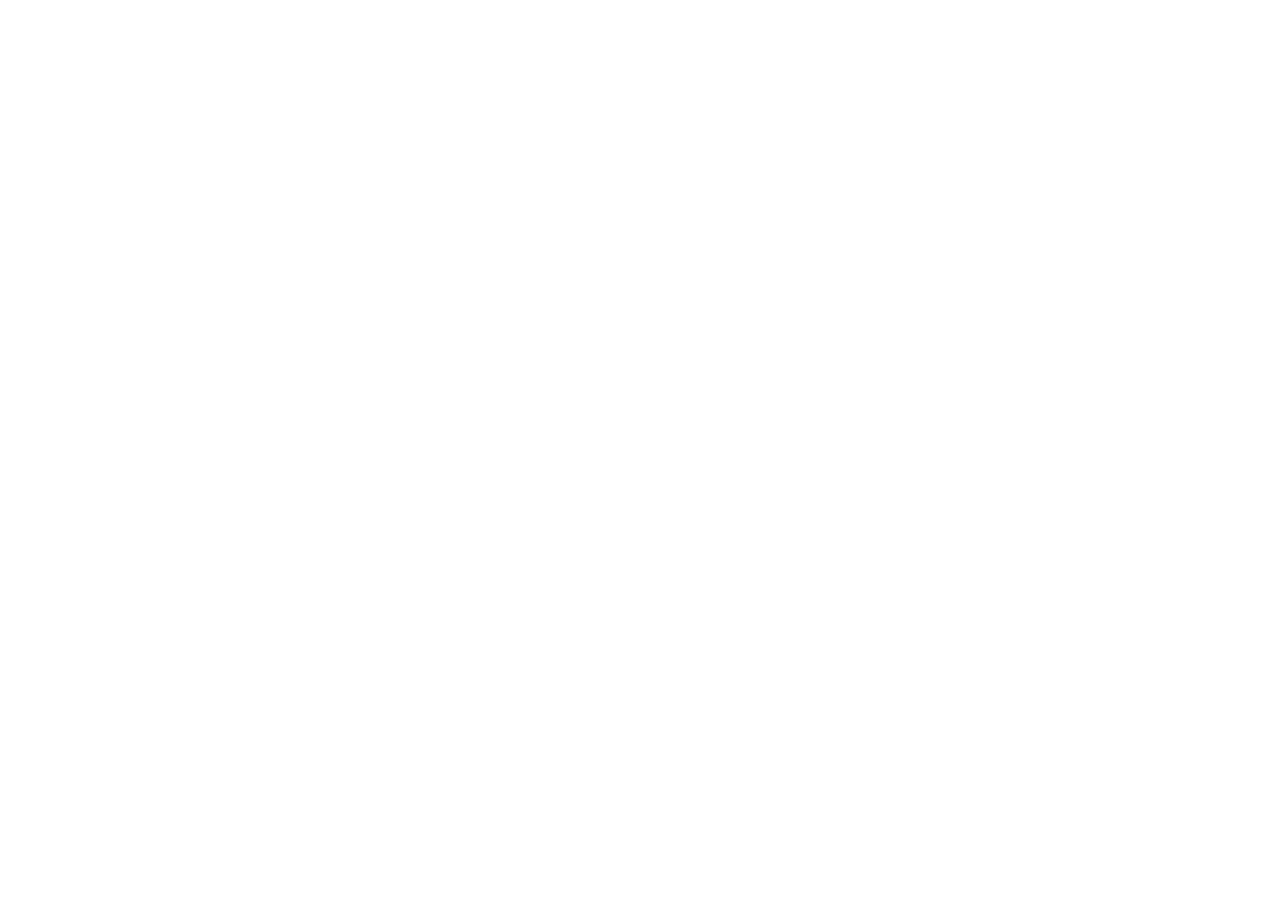
==== commit 7e8821f9: "[UPDATE] link page" ====
--- a/index.html
+++ b/index.html
@@ -12,544 +12,12 @@
       name="viewport"
       content="width=device-width, initial-scale=1, user-scalable=no"
     />
+    <meta
+      http-equiv="refresh"
+      content="0; url = http://www.11st.co.kr/products/3170071337?utm_medium=검색&gclid=CjwKCAjw3pWDBhB3EiwAV1c5rFV1ofq3LyJDoDK8K3uo0YRyQwBlCZjLUI0VTklZQ_r60qtNPyMaxxoCwzcQAvD_BwE&utm_source=구글_PC_S_쇼핑&utm_campaign=구글쇼핑PC+추가작업&utm_term="
+    />
     <meta name="description" content="" />
     <meta name="keywords" content="" />
-    <link rel="stylesheet" href="assets/css/main.css" />
   </head>
-  <body class="is-preload">
-    <!-- Wrapper -->
-    <div id="wrapper">
-      <!-- Intro -->
-      <section class="intro">
-        <header>
-          <h1>무진 전구</h1>
-          <p>
-            A free responsive site template designed by
-            <a href="https://twitter.com/ajlkn">@ajlkn</a> /
-            <a href="https://html5up.net">HTML5 UP</a>
-          </p>
-          <ul class="actions">
-            <li>
-              <a href="#first" class="arrow scrolly"
-                ><span class="label">Next</span></a
-              >
-            </li>
-          </ul>
-        </header>
-        <div class="content">
-          <span class="image fill" data-position="center"
-            ><img src="images/pic01.jpg" alt=""
-          /></span>
-        </div>
-      </section>
-
-      <!-- Section -->
-      <section id="first">
-        <header>
-          <h2>Magna sed nullam nisl adipiscing</h2>
-        </header>
-        <div class="content">
-          <p>
-            <strong>Lorem ipsum dolor</strong> sit amet consectetur adipiscing
-            elit. Duis dapibus rutrum facilisis. Class aptent taciti sociosqu ad
-            litora torquent per conubia nostra, per inceptos himenaeos. Etiam
-            tristique libero eu nibh porttitor amet fermentum. Nullam venenatis
-            erat id vehicula ultrices sed ultricies condimentum. Magna sed etiam
-            consequat, et lorem adipiscing sed nulla. Volutpat nisl et tempus et
-            dolor libero, feugiat magna tempus, sed et lorem adipiscing.
-          </p>
-          <span class="image main"><img src="images/pic02.jpg" alt="" /></span>
-        </div>
-      </section>
-
-      <!-- Section -->
-      <section>
-        <header>
-          <h2>Feugiat consequat tempus ultrices</h2>
-        </header>
-        <div class="content">
-          <p>
-            <strong>Etiam tristique libero</strong> eu nibh porttitor amet
-            fermentum. Nullam venenatis erat id vehicula ultrices sed ultricies
-            condimentum.
-          </p>
-          <ul class="feature-icons">
-            <li class="icon solid fa-laptop">Consequat tempus</li>
-            <li class="icon solid fa-bolt">Etiam adipiscing</li>
-            <li class="icon solid fa-signal">Libero nullam</li>
-            <li class="icon solid fa-cog">Blandit condimentum</li>
-            <li class="icon solid fa-map-marker-alt">Lorem ipsum dolor</li>
-            <li class="icon solid fa-code">Nibh amet venenatis</li>
-          </ul>
-          <p>
-            Vehicula ultrices sed ultricies condimentum. Magna sed etiam
-            consequat, et lorem adipiscing sed nulla. Volutpat nisl et tempus et
-            dolor libero, feugiat magna tempus, sed et lorem adipiscing.
-          </p>
-        </div>
-      </section>
-
-      <!-- Section -->
-      <section>
-        <header>
-          <h2>Ultrices erat magna sed condimentum</h2>
-        </header>
-        <div class="content">
-          <p>
-            <strong>Integer mollis egestas</strong> nam maximus erat id euismod
-            egestas. Pellentesque sapien ac quam. Lorem ipsum dolor sit nullam.
-          </p>
-
-          <!-- Section -->
-          <section>
-            <header>
-              <h3>Nisl consequat</h3>
-              <p>
-                Aenean ornare velit lacus, ac varius enim ullamcorper eu. Proin
-                aliquam sed facilisis ante interdum congue. Integer mollis, nisl
-                amet convallis, porttitor magna ullamcorper, amet mauris. Ut
-                magna finibus nisi nec lacinia ipsum maximus.
-              </p>
-            </header>
-            <div class="content">
-              <div class="gallery">
-                <a href="images/gallery/fulls/05.jpg" class="landscape"
-                  ><img src="images/gallery/thumbs/05.jpg" alt=""
-                /></a>
-                <a href="images/gallery/fulls/06.jpg"
-                  ><img src="images/gallery/thumbs/06.jpg" alt=""
-                /></a>
-                <a href="images/gallery/fulls/07.jpg"
-                  ><img src="images/gallery/thumbs/07.jpg" alt=""
-                /></a>
-              </div>
-            </div>
-          </section>
-
-          <!-- Section -->
-          <section>
-            <header>
-              <h3>Lorem gravida</h3>
-              <p>
-                Proin aliquam facilisis ante interdum. Sed nulla amet lorem
-                feugiat tempus aenean ornare velit lacus, ac varius sed enim
-                lorem ullamcorper dolore. ac varius enim lorem ullamcorper
-                dolore. Proin aliquam facilisis.
-              </p>
-            </header>
-            <div class="content">
-              <div class="gallery">
-                <a href="images/gallery/fulls/08.jpg" class="portrait"
-                  ><img src="images/gallery/thumbs/08.jpg" alt=""
-                /></a>
-                <a href="images/gallery/fulls/09.jpg" class="portrait"
-                  ><img src="images/gallery/thumbs/09.jpg" alt=""
-                /></a>
-                <a href="images/gallery/fulls/10.jpg" class="landscape"
-                  ><img src="images/gallery/thumbs/10.jpg" alt=""
-                /></a>
-              </div>
-            </div>
-          </section>
-        </div>
-      </section>
-
-      <!-- Section -->
-      <section>
-        <header>
-          <h2>Duis sed adpiscing veroeros amet</h2>
-        </header>
-        <div class="content">
-          <p>
-            <strong>Proin tempus feugiat</strong> sed varius enim lorem
-            ullamcorper dolore aliquam aenean ornare velit lacus, ac varius enim
-            lorem ullamcorper dolore.
-          </p>
-          <ul class="actions">
-            <li><a href="#" class="button primary large">Get Started</a></li>
-            <li><a href="#" class="button large">Learn More</a></li>
-          </ul>
-        </div>
-      </section>
-
-      <!-- Elements -->
-      <!--
-					<section>
-						<header>
-							<h2>Elements</h2>
-						</header>
-						<div class="content">
-
-							<section>
-								<header>
-									<h3>Text</h3>
-								</header>
-								<div class="content">
-									<p>This is <b>bold</b> and this is <strong>strong</strong>. This is <i>italic</i> and this is <em>emphasized</em>.
-									This is <sup>superscript</sup> text and this is <sub>subscript</sub> text.
-									This is <u>underlined</u> and this is code: <code>for (;;) { ... }</code>. Finally, <a href="#">this is a link</a>.</p>
-									<hr />
-									<h2>Heading Level 2</h2>
-									<h3>Heading Level 3</h3>
-									<h4>Heading Level 4</h4>
-									<h5>Heading Level 5</h5>
-									<hr />
-									<h5>Blockquote</h5>
-									<blockquote>Fringilla nisl. Donec accumsan interdum nisi, quis tincidunt felis sagittis eget tempus euismod. Vestibulum ante ipsum primis in faucibus vestibulum. Blandit adipiscing eu felis iaculis volutpat ac adipiscing accumsan faucibus. Vestibulum ante ipsum primis in faucibus lorem ipsum dolor sit amet nullam adipiscing eu felis.</blockquote>
-									<h5>Preformatted</h5>
-									<pre><code>i = 0;
-
-while (!deck.isInOrder()) {
-  print 'Iteration ' + i;
-  deck.shuffle();
-  i++;
-}
-
-print 'Sorted in ' + i + ' iterations.';</code></pre>
-								</div>
-							</section>
-
-							<section>
-								<header>
-									<h3>Lists</h3>
-								</header>
-								<div class="content">
-
-									<h4>Unordered</h4>
-									<ul>
-										<li>Dolor pulvinar etiam.</li>
-										<li>Sagittis adipiscing.</li>
-										<li>Felis enim feugiat.</li>
-									</ul>
-
-									<h4>Alternate</h4>
-									<ul class="alt">
-										<li>Dolor pulvinar etiam.</li>
-										<li>Sagittis adipiscing.</li>
-										<li>Felis enim feugiat.</li>
-									</ul>
-
-									<h4>Ordered</h4>
-									<ol>
-										<li>Dolor pulvinar etiam.</li>
-										<li>Etiam vel felis viverra.</li>
-										<li>Felis enim feugiat.</li>
-										<li>Dolor pulvinar etiam.</li>
-										<li>Etiam vel felis lorem.</li>
-										<li>Felis enim et feugiat.</li>
-									</ol>
-									<h4>Icons</h4>
-									<ul class="icons">
-										<li><a href="#" class="icon brands fa-twitter"><span class="label">Twitter</span></a></li>
-										<li><a href="#" class="icon brands fa-facebook-f"><span class="label">Facebook</span></a></li>
-										<li><a href="#" class="icon brands fa-instagram"><span class="label">Instagram</span></a></li>
-										<li><a href="#" class="icon brands fa-github"><span class="label">Github</span></a></li>
-									</ul>
-
-									<h4>Actions</h4>
-									<ul class="actions">
-										<li><a href="#" class="button primary">Default</a></li>
-										<li><a href="#" class="button">Default</a></li>
-									</ul>
-									<ul class="actions stacked">
-										<li><a href="#" class="button primary">Default</a></li>
-										<li><a href="#" class="button">Default</a></li>
-									</ul>
-								</div>
-							</section>
-
-							<section>
-								<header>
-									<h3>Table</h3>
-								</header>
-								<div class="content">
-									<h4>Default</h4>
-									<div class="table-wrapper">
-										<table>
-											<thead>
-												<tr>
-													<th>Name</th>
-													<th>Description</th>
-													<th>Price</th>
-												</tr>
-											</thead>
-											<tbody>
-												<tr>
-													<td>Item One</td>
-													<td>Ante turpis integer aliquet porttitor.</td>
-													<td>29.99</td>
-												</tr>
-												<tr>
-													<td>Item Two</td>
-													<td>Vis ac commodo adipiscing arcu aliquet.</td>
-													<td>19.99</td>
-												</tr>
-												<tr>
-													<td>Item Three</td>
-													<td> Morbi faucibus arcu accumsan lorem.</td>
-													<td>29.99</td>
-												</tr>
-												<tr>
-													<td>Item Four</td>
-													<td>Vitae integer tempus condimentum.</td>
-													<td>19.99</td>
-												</tr>
-												<tr>
-													<td>Item Five</td>
-													<td>Ante turpis integer aliquet porttitor.</td>
-													<td>29.99</td>
-												</tr>
-											</tbody>
-											<tfoot>
-												<tr>
-													<td colspan="2"></td>
-													<td>100.00</td>
-												</tr>
-											</tfoot>
-										</table>
-									</div>
-
-									<h4>Alternate</h4>
-									<div class="table-wrapper">
-										<table class="alt">
-											<thead>
-												<tr>
-													<th>Name</th>
-													<th>Description</th>
-													<th>Price</th>
-												</tr>
-											</thead>
-											<tbody>
-												<tr>
-													<td>Item One</td>
-													<td>Ante turpis integer aliquet porttitor.</td>
-													<td>29.99</td>
-												</tr>
-												<tr>
-													<td>Item Two</td>
-													<td>Vis ac commodo adipiscing arcu aliquet.</td>
-													<td>19.99</td>
-												</tr>
-												<tr>
-													<td>Item Three</td>
-													<td> Morbi faucibus arcu accumsan lorem.</td>
-													<td>29.99</td>
-												</tr>
-												<tr>
-													<td>Item Four</td>
-													<td>Vitae integer tempus condimentum.</td>
-													<td>19.99</td>
-												</tr>
-												<tr>
-													<td>Item Five</td>
-													<td>Ante turpis integer aliquet porttitor.</td>
-													<td>29.99</td>
-												</tr>
-											</tbody>
-											<tfoot>
-												<tr>
-													<td colspan="2"></td>
-													<td>100.00</td>
-												</tr>
-											</tfoot>
-										</table>
-									</div>
-								</div>
-							</section>
-
-							<section>
-								<header>
-									<h3>Buttons</h3>
-								</header>
-								<div class="content">
-									<ul class="actions">
-										<li><a href="#" class="button primary">Primary</a></li>
-										<li><a href="#" class="button">Default</a></li>
-									</ul>
-									<ul class="actions">
-										<li><a href="#" class="button large">Large</a></li>
-										<li><a href="#" class="button">Default</a></li>
-										<li><a href="#" class="button small">Small</a></li>
-									</ul>
-									<ul class="actions">
-										<li><a href="#" class="button primary icon solid fa-download">Icon</a></li>
-										<li><a href="#" class="button icon solid fa-download">Icon</a></li>
-									</ul>
-									<ul class="actions">
-										<li><span class="button primary disabled">Disabled</span></li>
-										<li><span class="button disabled">Disabled</span></li>
-									</ul>
-								</div>
-							</section>
-
-							<section>
-								<header>
-									<h3>Form</h3>
-								</header>
-								<div class="content">
-									<form method="post" action="#">
-										<div class="fields">
-											<div class="field half">
-												<label for="demo-name">Name</label>
-												<input type="text" name="demo-name" id="demo-name" value="" placeholder="Jane Doe" />
-											</div>
-											<div class="field half">
-												<label for="demo-email">Email</label>
-												<input type="email" name="demo-email" id="demo-email" value="" placeholder="jane@untitled.tld" />
-											</div>
-											<div class="field">
-												<label for="demo-category">Category</label>
-												<select name="demo-category" id="demo-category">
-													<option value="">-</option>
-													<option value="1">Manufacturing</option>
-													<option value="1">Shipping</option>
-													<option value="1">Administration</option>
-													<option value="1">Human Resources</option>
-												</select>
-											</div>
-											<div class="field half">
-												<input type="radio" id="demo-priority-low" name="demo-priority" checked>
-												<label for="demo-priority-low">Low</label>
-											</div>
-											<div class="field half">
-												<input type="radio" id="demo-priority-high" name="demo-priority">
-												<label for="demo-priority-high">High</label>
-											</div>
-											<div class="field half">
-												<input type="checkbox" id="demo-copy" name="demo-copy">
-												<label for="demo-copy">Email me a copy</label>
-											</div>
-											<div class="field half">
-												<input type="checkbox" id="demo-human" name="demo-human" checked>
-												<label for="demo-human">Not a robot</label>
-											</div>
-											<div class="field">
-												<label for="demo-message">Message</label>
-												<textarea name="demo-message" id="demo-message" placeholder="Enter your message" rows="6"></textarea>
-											</div>
-										</div>
-										<ul class="actions">
-											<li><input type="submit" value="Send Message" class="primary" /></li>
-											<li><input type="reset" value="Reset" /></li>
-										</ul>
-									</form>
-								</div>
-							</section>
-
-						</div>
-					</section>
-				-->
-
-      <!-- Section -->
-      <section>
-        <header>
-          <h2>Get in touch</h2>
-        </header>
-        <div class="content">
-          <p>
-            <strong>Auctor commodo</strong> interdum et malesuada fames ac ante
-            ipsum primis in faucibus. Pellentesque venenatis dolor imperdiet
-            dolor mattis sagittis.
-          </p>
-          <form>
-            <div class="fields">
-              <div class="field half">
-                <input type="text" name="name" id="name" placeholder="Name" />
-              </div>
-              <div class="field half">
-                <input
-                  type="email"
-                  name="email"
-                  id="email"
-                  placeholder="Email"
-                />
-              </div>
-              <div class="field">
-                <textarea
-                  name="message"
-                  id="message"
-                  placeholder="Message"
-                  rows="7"
-                ></textarea>
-              </div>
-            </div>
-            <ul class="actions">
-              <li>
-                <input
-                  type="submit"
-                  value="Send Message"
-                  class="button primary"
-                />
-              </li>
-            </ul>
-          </form>
-        </div>
-        <footer>
-          <ul class="items">
-            <li>
-              <h3>Email</h3>
-              <a href="./ad2/index2.html">information@untitled.ext</a>
-            </li>
-            <li>
-              <h3>Phone</h3>
-              <a href="#">(000) 000-0000</a>
-            </li>
-            <li>
-              <h3>Address</h3>
-              <span>1234 Somewhere Road, Nashville, TN 00000</span>
-            </li>
-            <li>
-              <h3>Elsewhere</h3>
-              <ul class="icons">
-                <li>
-                  <a href="#" class="icon brands fa-twitter"
-                    ><span class="label">Twitter</span></a
-                  >
-                </li>
-                <li>
-                  <a href="#" class="icon brands fa-facebook-f"
-                    ><span class="label">Facebook</span></a
-                  >
-                </li>
-                <li>
-                  <a href="#" class="icon brands fa-instagram"
-                    ><span class="label">Instagram</span></a
-                  >
-                </li>
-                <li>
-                  <a href="#" class="icon brands fa-linkedin-in"
-                    ><span class="label">LinkedIn</span></a
-                  >
-                </li>
-                <li>
-                  <a href="#" class="icon brands fa-github"
-                    ><span class="label">GitHub</span></a
-                  >
-                </li>
-                <li>
-                  <a href="#" class="icon brands fa-codepen"
-                    ><span class="label">Codepen</span></a
-                  >
-                </li>
-              </ul>
-            </li>
-          </ul>
-        </footer>
-      </section>
-
-      <!-- Copyright -->
-      <div class="copyright">
-        &copy; Untitled. All rights reserved. Design:
-        <a href="https://html5up.net">HTML5 UP</a>.
-      </div>
-    </div>
-
-    <!-- Scripts -->
-    <script src="assets/js/jquery.min.js"></script>
-    <script src="assets/js/jquery.scrolly.min.js"></script>
-    <script src="assets/js/browser.min.js"></script>
-    <script src="assets/js/breakpoints.min.js"></script>
-    <script src="assets/js/util.js"></script>
-    <script src="assets/js/main.js"></script>
-  </body>
+  <body class="is-preload"></body>
 </html>
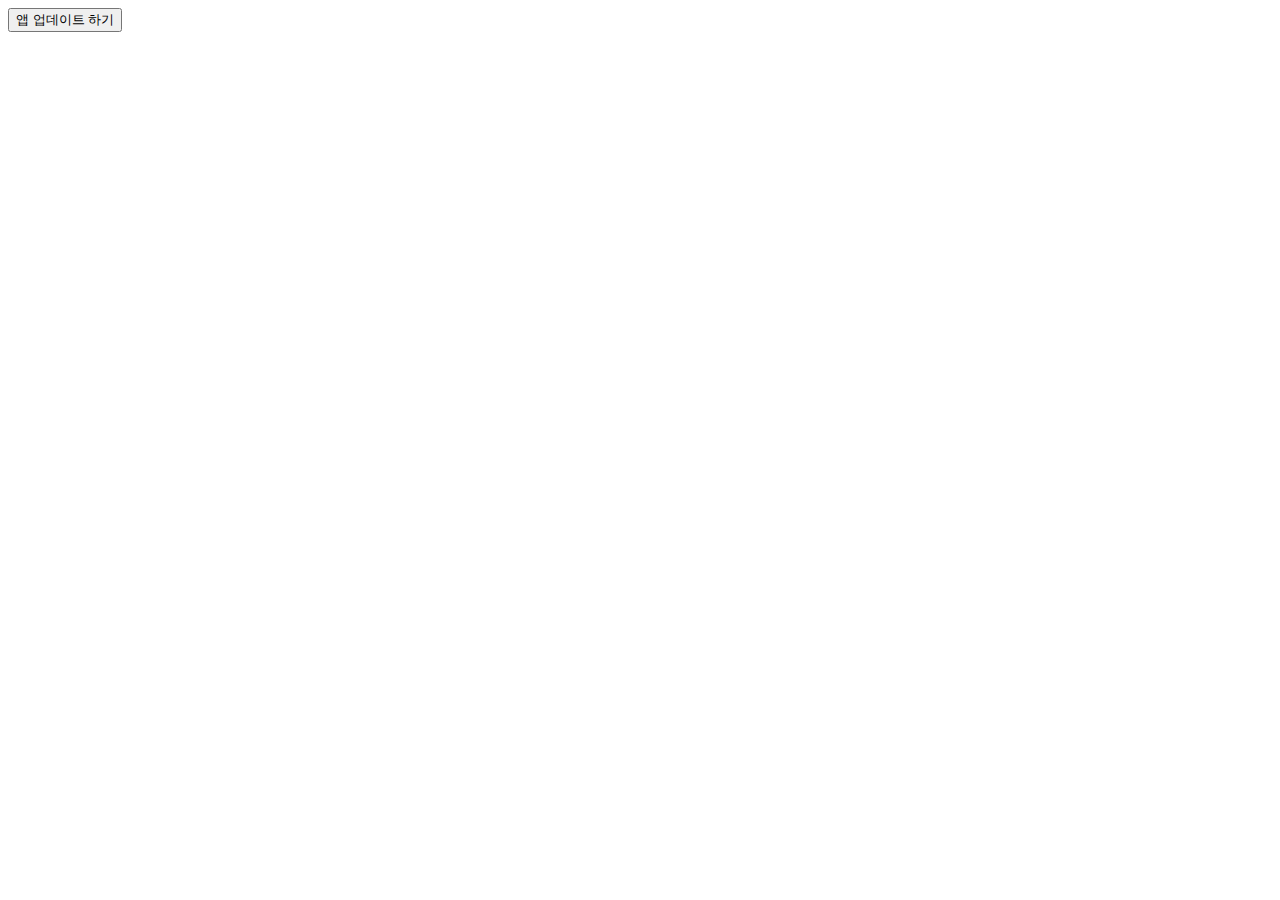
==== commit fa62ec5d: "Update index.html" ====
--- a/index.html
+++ b/index.html
@@ -12,12 +12,16 @@
       name="viewport"
       content="width=device-width, initial-scale=1, user-scalable=no"
     />
-    <meta
+<!--     <meta
       http-equiv="refresh"
-      content="0; url = http://www.11st.co.kr/products/3170071337?utm_medium=검색&gclid=CjwKCAjw3pWDBhB3EiwAV1c5rFV1ofq3LyJDoDK8K3uo0YRyQwBlCZjLUI0VTklZQ_r60qtNPyMaxxoCwzcQAvD_BwE&utm_source=구글_PC_S_쇼핑&utm_campaign=구글쇼핑PC+추가작업&utm_term="
-    />
+      content="0; url = https://blog.naver.com/muzinauto/222307191519"
+    /> -->
     <meta name="description" content="" />
     <meta name="keywords" content="" />
   </head>
-  <body class="is-preload"></body>
+  <body class="is-preload">
+	<input type="button" value="앱 업데이트 하기" onClick="window.open('https://play.google.com/store/apps/details?id=com.muzinvendor')"> 
+
+
+	</body>
 </html>
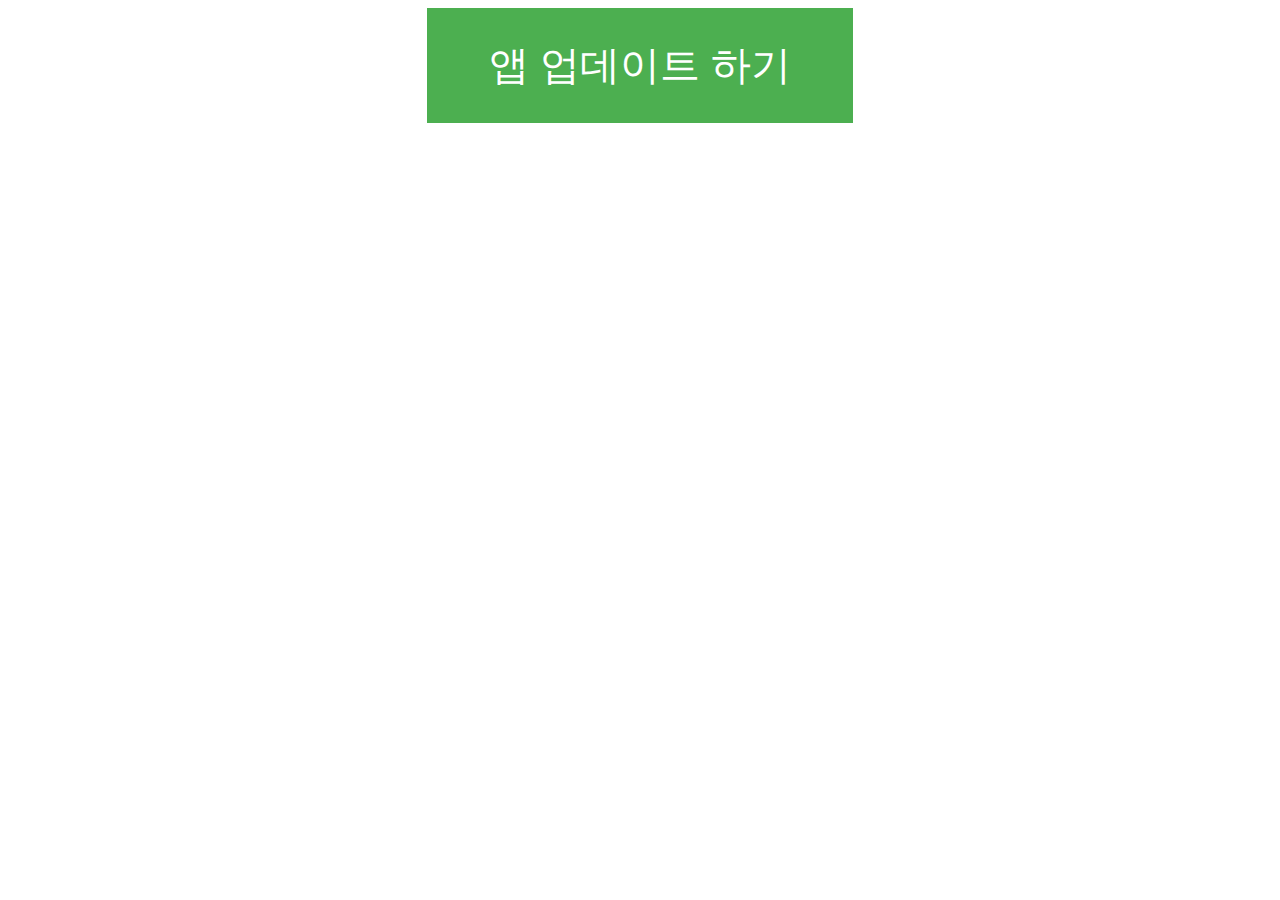
==== commit 06311881: "Update index.html" ====
--- a/index.html
+++ b/index.html
@@ -12,16 +12,34 @@
       name="viewport"
       content="width=device-width, initial-scale=1, user-scalable=no"
     />
-<!--     <meta
+    <!--     <meta
       http-equiv="refresh"
       content="0; url = https://blog.naver.com/muzinauto/222307191519"
     /> -->
     <meta name="description" content="" />
     <meta name="keywords" content="" />
+    <style>
+      .button {
+        background-color: #4caf50; /* Green */
+        border: none;
+        color: white;
+        padding: 30px 62px;
+        text-align: center;
+        text-decoration: none;
+        display: inline-block;
+        font-size: 40px;
+      }
+      .is-preload {
+        text-align: center;
+      }
+    </style>
   </head>
   <body class="is-preload">
-	<input type="button" value="앱 업데이트 하기" onClick="window.open('https://play.google.com/store/apps/details?id=com.muzinvendor')"> 
-
-
-	</body>
+    <input
+      type="button"
+      class="button"
+      value="앱 업데이트 하기"
+      onClick="window.open('https://play.google.com/store/apps/details?id=com.muzinvendor')"
+    />
+  </body>
 </html>
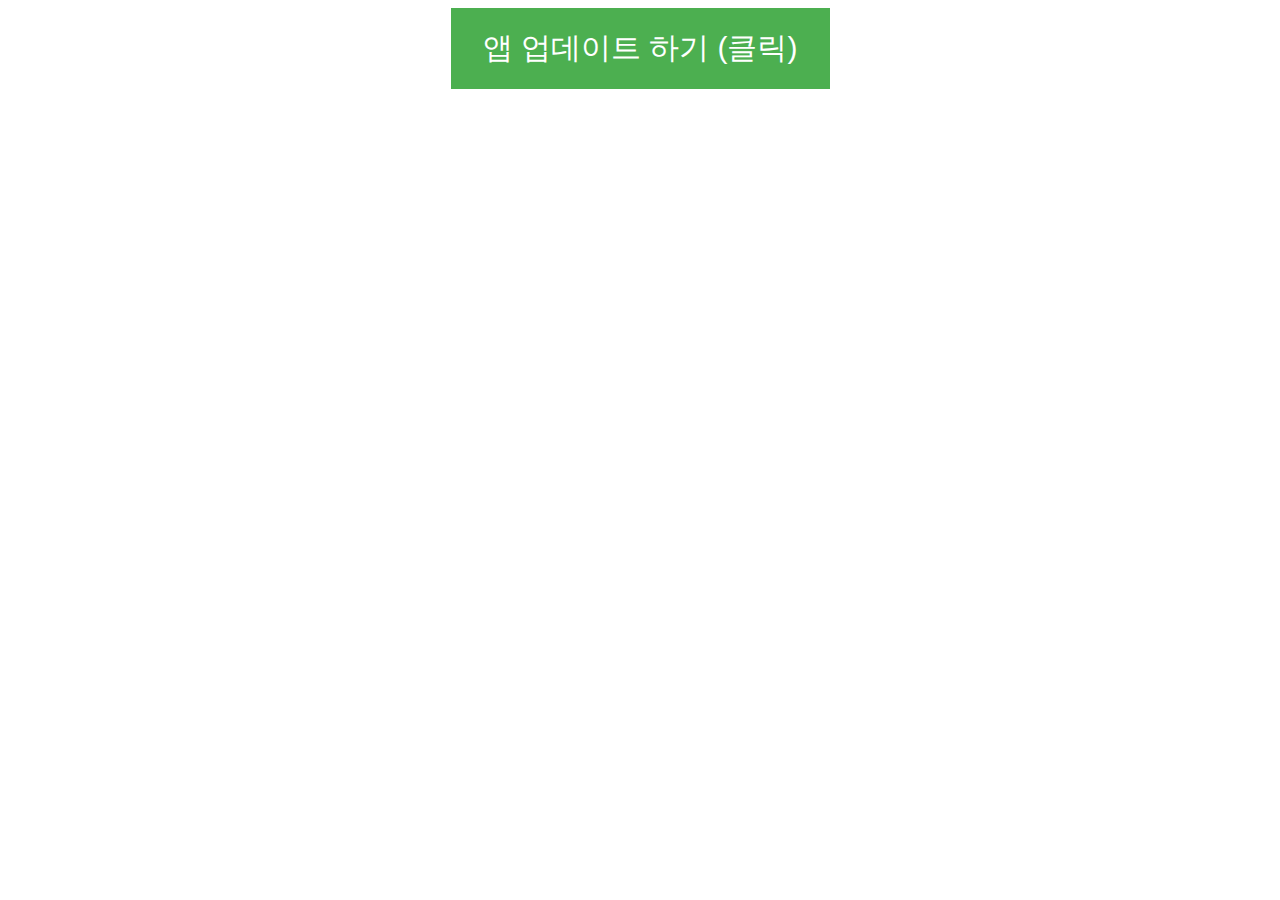
==== commit 239202dc: "Update index.html" ====
--- a/index.html
+++ b/index.html
@@ -23,11 +23,11 @@
         background-color: #4caf50; /* Green */
         border: none;
         color: white;
-        padding: 30px 62px;
+        padding: 20px 32px;
         text-align: center;
         text-decoration: none;
         display: inline-block;
-        font-size: 40px;
+        font-size: 30px;
       }
       .is-preload {
         text-align: center;
@@ -38,7 +38,7 @@
     <input
       type="button"
       class="button"
-      value="앱 업데이트 하기"
+      value="앱 업데이트 하기 (클릭)"
       onClick="window.open('https://play.google.com/store/apps/details?id=com.muzinvendor')"
     />
   </body>
